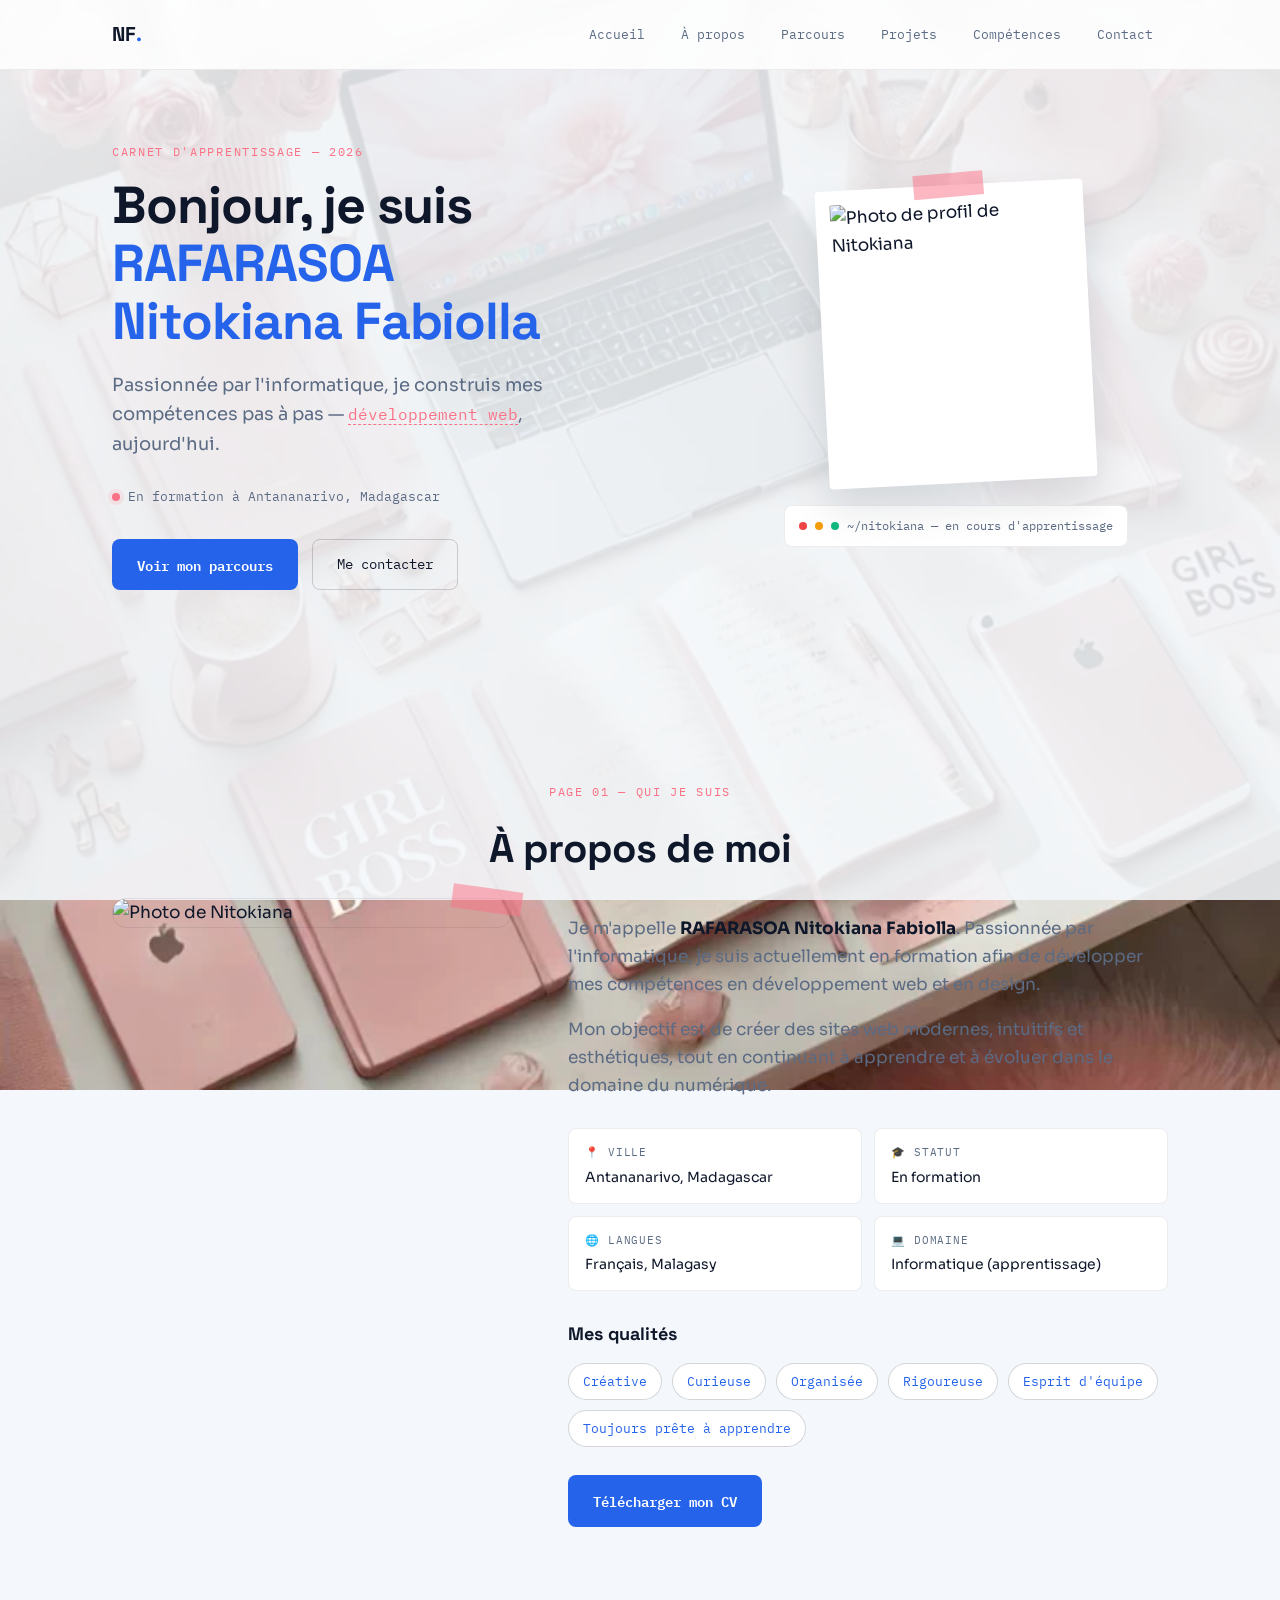
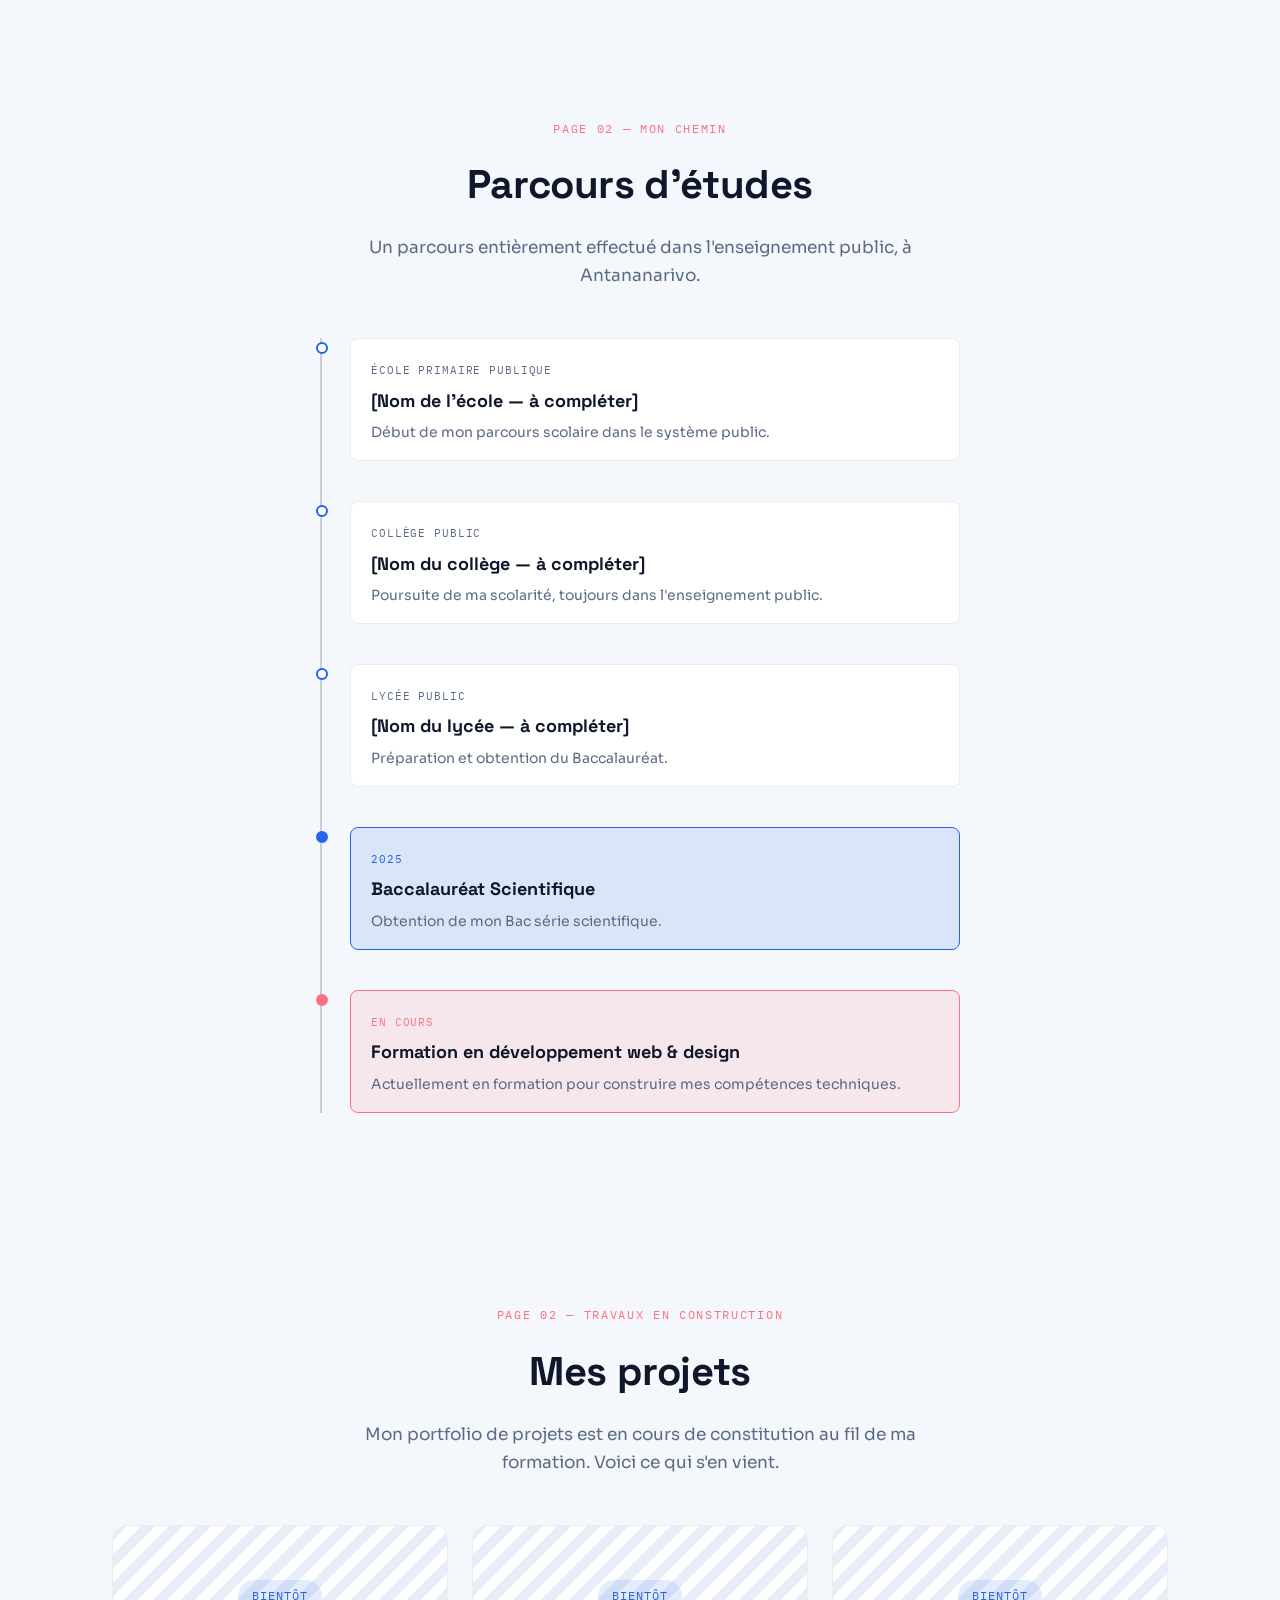
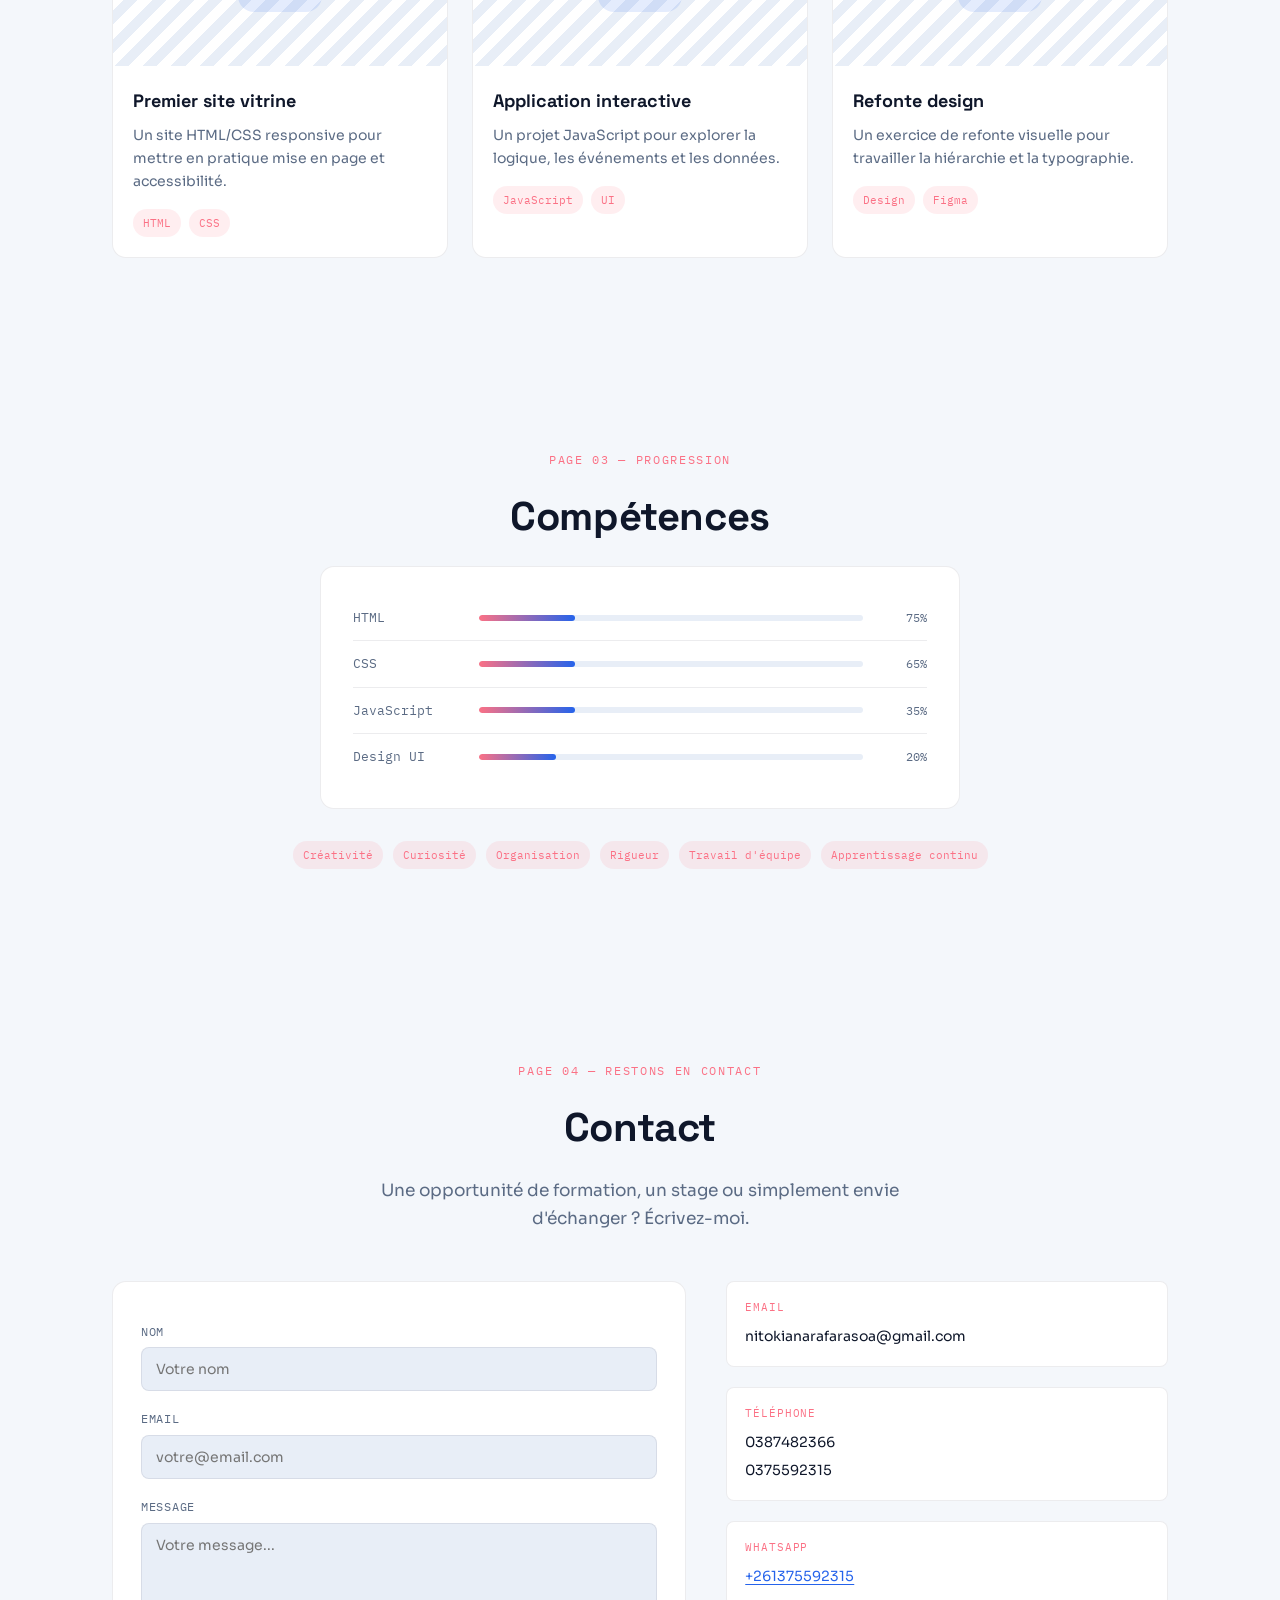
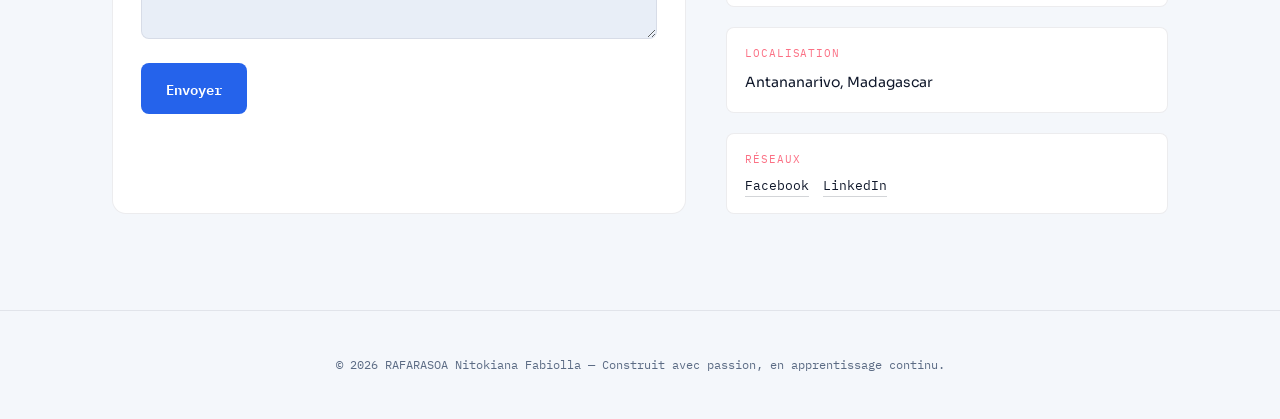
==== index.html @ fcb5709d "update take off all unnecessary folder" ====
<!DOCTYPE html>
<html lang="fr">
<head>
<meta charset="UTF-8">
<meta name="viewport" content="width=device-width, initial-scale=1.0">
<title>Nitokiana Fabiolla — Portfolio</title>
<link rel="stylesheet" href="style.css">
<link rel="preconnect" href="https://fonts.googleapis.com">
<link rel="preconnect" href="https://fonts.gstatic.com" crossorigin>
<link href="https://fonts.googleapis.com/css2?family=Space+Grotesk:wght@500;600;700&family=Sora:wght@400;500;600&family=IBM+Plex+Mono:wght@400;500&display=swap" rel="stylesheet">
</head>
<body>

<header class="topbar">
  <nav class="navbar">
    <a href="#accueil" class="logo">NF<span class="logo-dot">.</span></a>
    <ul class="menu">
      <li><a href="#accueil" class="tab">Accueil</a></li>
      <li><a href="#apropos" class="tab">À propos</a></li>
      <li><a href="#parcours" class="tab">Parcours</a></li>
      <li><a href="#projets" class="tab">Projets</a></li>
      <li><a href="#competences" class="tab">Compétences</a></li>
      <li><a href="#contact" class="tab">Contact</a></li>
    </ul>
    <button class="menu-toggle" aria-label="Ouvrir le menu" aria-expanded="false">
      <span></span><span></span><span></span>
    </button>
  </nav>
</header>

<main>

  <!-- ACCUEIL -->
  <section id="accueil" class="hero">
    <div class="hero-grid">
      <div class="hero-text">
        <p class="eyebrow">carnet d'apprentissage — 2026</p>
        <h1>Bonjour, je suis<br><span class="hero-name">RAFARASOA<br>Nitokiana Fabiolla</span></h1>
        <p class="hero-lede">
          Passionnée par l'informatique, je construis mes compétences pas à pas —
          <span class="typed-target">développement web</span>, aujourd'hui.
        </p>
        <p class="hero-status">
          <span class="status-dot"></span> En formation à Antananarivo, Madagascar
        </p>
        <div class="hero-actions">
          <a href="#projets" class="btn btn-primary">Voir mon parcours</a>
          <a href="#contact" class="btn btn-ghost">Me contacter</a>
        </div>
      </div>
      <div class="hero-image">
        <div class="polaroid">
          <img src="https://lh3.googleusercontent.com/a/ACg8ocLtKitQwO631aN9d_bDYengP0dAEfOhVwRXAAn9gnZDBf6soErD=s288-c-no" alt="Photo de profil de Nitokiana">
          <span class="tape tape-1"></span>
        </div>
        <div class="terminal-chip" aria-hidden="true">
          <span class="dot red"></span><span class="dot yellow"></span><span class="dot green"></span>
          <code>~/nitokiana — en cours d'apprentissage</code>
        </div>
      </div>
    </div>
  </section>

  <!-- A PROPOS -->
  <section id="apropos" class="about">
    <p class="eyebrow center">page 01 — qui je suis</p>
    <h2 class="section-title center">À propos de moi</h2>

    <div class="about-grid">
      <div class="about-image">
        <img src="https://lh3.googleusercontent.com/a/ACg8ocLtKitQwO631aN9d_bDYengP0dAEfOhVwRXAAn9gnZDBf6soErD=s288-c-no" alt="Photo de Nitokiana">
        <span class="tape tape-2"></span>
      </div>
      <div class="about-content">
        <p>
          Je m'appelle <strong>RAFARASOA Nitokiana Fabiolla</strong>. Passionnée par l'informatique,
          je suis actuellement en formation afin de développer mes compétences en développement web
          et en design.
        </p>
        <p>
          Mon objectif est de créer des sites web modernes, intuitifs et esthétiques, tout en
          continuant à apprendre et à évoluer dans le domaine du numérique.
        </p>

        <div class="info-cards">
          <div class="info-card">
            <span class="info-label">📍 Ville</span>
            <span class="info-value">Antananarivo, Madagascar</span>
          </div>
          <div class="info-card">
            <span class="info-label">🎓 Statut</span>
            <span class="info-value">En formation</span>
          </div>
          <div class="info-card">
            <span class="info-label">🌐 Langues</span>
            <span class="info-value">Français, Malagasy</span>
          </div>
          <div class="info-card">
            <span class="info-label">💻 Domaine</span>
            <span class="info-value">Informatique (apprentissage)</span>
          </div>
        </div>

        <h3 class="qualities-title">Mes qualités</h3>
        <ul class="qualities">
          <li>Créative</li>
          <li>Curieuse</li>
          <li>Organisée</li>
          <li>Rigoureuse</li>
          <li>Esprit d'équipe</li>
          <li>Toujours prête à apprendre</li>
        </ul>

        <a href="#" class="btn btn-primary about-btn">Télécharger mon CV</a>
      </div>
    </div>
  </section>

  <!-- PARCOURS -->
  <section id="parcours" class="parcours">
    <p class="eyebrow center">page 02 — mon chemin</p>
    <h2 class="section-title center">Parcours d'études</h2>
    <p class="section-sub center">
      Un parcours entièrement effectué dans l'enseignement public, à Antananarivo.
    </p>

    <div class="timeline">
      <div class="timeline-item">
        <div class="timeline-marker"></div>
        <div class="timeline-content">
          <span class="timeline-tag">École primaire publique</span>
          <h3>[Nom de l'école — à compléter]</h3>
          <p>Début de mon parcours scolaire dans le système public.</p>
        </div>
      </div>

      <div class="timeline-item">
        <div class="timeline-marker"></div>
        <div class="timeline-content">
          <span class="timeline-tag">Collège public</span>
          <h3>[Nom du collège — à compléter]</h3>
          <p>Poursuite de ma scolarité, toujours dans l'enseignement public.</p>
        </div>
      </div>

      <div class="timeline-item">
        <div class="timeline-marker"></div>
        <div class="timeline-content">
          <span class="timeline-tag">Lycée public</span>
          <h3>[Nom du lycée — à compléter]</h3>
          <p>Préparation et obtention du Baccalauréat.</p>
        </div>
      </div>

      <div class="timeline-item is-highlight">
        <div class="timeline-marker"></div>
        <div class="timeline-content">
          <span class="timeline-tag">2025</span>
          <h3>Baccalauréat Scientifique</h3>
          <p>Obtention de mon Bac série scientifique.</p>
        </div>
      </div>

      <div class="timeline-item is-current">
        <div class="timeline-marker"></div>
        <div class="timeline-content">
          <span class="timeline-tag">En cours</span>
          <h3>Formation en développement web &amp; design</h3>
          <p>Actuellement en formation pour construire mes compétences techniques.</p>
        </div>
      </div>
    </div>
  </section>

  <!-- PROJETS -->
  <section id="projets" class="projects">
    <p class="eyebrow center">page 02 — travaux en construction</p>
    <h2 class="section-title center">Mes projets</h2>
    <p class="section-sub center">
      Mon portfolio de projets est en cours de constitution au fil de ma formation.
      Voici ce qui s'en vient.
    </p>

    <div class="project-grid">
      <article class="project-card is-placeholder">
        <div class="project-thumb">
          <span class="thumb-tag">bientôt</span>
        </div>
        <div class="project-body">
          <h3>Premier site vitrine</h3>
          <p>Un site HTML/CSS responsive pour mettre en pratique mise en page et accessibilité.</p>
          <div class="tag-row">
            <span class="tag">HTML</span><span class="tag">CSS</span>
          </div>
        </div>
      </article>

      <article class="project-card is-placeholder">
        <div class="project-thumb">
          <span class="thumb-tag">bientôt</span>
        </div>
        <div class="project-body">
          <h3>Application interactive</h3>
          <p>Un projet JavaScript pour explorer la logique, les événements et les données.</p>
          <div class="tag-row">
            <span class="tag">JavaScript</span><span class="tag">UI</span>
          </div>
        </div>
      </article>

      <article class="project-card is-placeholder">
        <div class="project-thumb">
          <span class="thumb-tag">bientôt</span>
        </div>
        <div class="project-body">
          <h3>Refonte design</h3>
          <p>Un exercice de refonte visuelle pour travailler la hiérarchie et la typographie.</p>
          <div class="tag-row">
            <span class="tag">Design</span><span class="tag">Figma</span>
          </div>
        </div>
      </article>
    </div>
  </section>

  <!-- COMPETENCES -->
  <section id="competences" class="skills">
    <p class="eyebrow center">page 03 — progression</p>
    <h2 class="section-title center">Compétences</h2>

    <div class="skills-terminal">
      <div class="skill-row">
        <span class="skill-name">HTML</span>
        <div class="skill-bar"><div class="skill-fill" style="--pct:25%"></div></div>
        <span class="skill-pct">75%</span>
      </div>
      <div class="skill-row">
        <span class="skill-name">CSS</span>
        <div class="skill-bar"><div class="skill-fill" style="--pct:25%"></div></div>
        <span class="skill-pct">65%</span>
      </div>
      <div class="skill-row">
        <span class="skill-name">JavaScript</span>
        <div class="skill-bar"><div class="skill-fill" style="--pct:25%"></div></div>
        <span class="skill-pct">35%</span>
      </div>
      <div class="skill-row">
        <span class="skill-name">Design UI</span>
        <div class="skill-bar"><div class="skill-fill" style="--pct:20%"></div></div>
        <span class="skill-pct">20%</span>
      </div>
    </div>

    <div class="soft-skills">
      <span class="tag">Créativité</span>
      <span class="tag">Curiosité</span>
      <span class="tag">Organisation</span>
      <span class="tag">Rigueur</span>
      <span class="tag">Travail d'équipe</span>
      <span class="tag">Apprentissage continu</span>
    </div>
  </section>

  <!-- CONTACT -->
  <section id="contact" class="contact">
    <p class="eyebrow center">page 04 — restons en contact</p>
    <h2 class="section-title center">Contact</h2>
    <p class="section-sub center">
      Une opportunité de formation, un stage ou simplement envie d'échanger ? Écrivez-moi.
    </p>

    <div class="contact-grid">
      <form class="contact-form" onsubmit="return false;">
        <label for="name">Nom</label>
        <input id="name" type="text" name="name" placeholder="Votre nom" required>

        <label for="email">Email</label>
        <input id="email" type="email" name="email" placeholder="votre@email.com" required>

        <label for="message">Message</label>
        <textarea id="message" name="message" rows="5" placeholder="Votre message..." required></textarea>

        <button type="submit" class="btn btn-primary">Envoyer</button>
      </form>

      <div class="contact-info">
        <div class="contact-item">
          <span class="contact-label">Email</span>
          <span class="contact-value">nitokianarafarasoa@gmail.com</span>
        </div>
        <div class="contact-item">
          <span class="contact-label">Téléphone</span>
          <span class="contact-value">0387482366</span>
            <br>
          <span class="contact-value">0375592315</span>
        </div>
        <div class="contact-item">
          <span class="contact-label">WhatsApp</span>
          <a href="https://wa.me/261375592315" class="contact-value contact-link" target="_blank" rel="noopener">
            +261375592315
          </a>
        </div>
        <div class="contact-item">
          <span class="contact-label">Localisation</span>
          <span class="contact-value">Antananarivo, Madagascar</span>
        </div>
        <div class="contact-item">
          <span class="contact-label">Réseaux</span>
          <div class="social-row">
            <a href="https://facebook.com/[ton-profil]" class="social-link" target="_blank" rel="noopener">Facebook</a>
            <a href="https://linkedin.com/in/[ton-profil]" class="social-link" target="_blank" rel="noopener">LinkedIn</a>
          </div>
        </div>
      </div>
    </div>
  </section>

</main>

<footer class="footer">
  <p>&copy; 2026 RAFARASOA Nitokiana Fabiolla — Construit avec passion, en apprentissage continu.</p>
</footer>

<script src="script.js"></script>
</body>
</html>
</html>
---- style.css ----
/* ============================================
   TOKENS — palette claire, bleu + corail
   ============================================ */
:root {
  --bg: #F4F7FB;
  --surface: #FFFFFF;
  --surface-2: #E8EEF7;
  --border: rgba(15, 23, 42, 0.08);
  --border-strong: rgba(15, 23, 42, 0.18);

  --text: #0F172A;
  --text-muted: #5B6B84;

  --gold: #2563EB;               /* accent principal — bleu */
  --gold-soft: rgba(37, 99, 235, 0.12);
  --mint: #FB7185;               /* accent secondaire — corail */
  --mint-soft: rgba(251, 113, 133, 0.12);

  --font-display: "Space Grotesk", sans-serif;
  --font-body: "Sora", sans-serif;
  --font-mono: "IBM Plex Mono", monospace;

  --radius: 14px;
  --radius-sm: 8px;
  --max-width: 1120px;
  --transition: 220ms ease;
}

* { box-sizing: border-box; }

html { scroll-behavior: smooth; }

@media (prefers-reduced-motion: reduce) {
  html { scroll-behavior: auto; }
  *, *::before, *::after {
    animation-duration: 0.01ms !important;
    animation-iteration-count: 1 !important;
    transition-duration: 0.01ms !important;
  }
}

body {
  margin: 0;
  background: var(--bg) url("/photo.webp") center center / cover fixed no-repeat;
  background-blend-mode: normal;
  position: relative;
  color: var(--text);
  font-family: var(--font-body);
  font-size: 17px;
  line-height: 1.65;
  -webkit-font-smoothing: antialiased;
}

/* Voile clair par-dessus l'image pour garder le texte lisible */
body::before {
  content: "";
  position: fixed;
  inset: 0;
  background: rgba(244, 247, 251, 0.88);
  z-index: -1;
}

a { color: inherit; text-decoration: none; }
img { max-width: 100%; display: block; }
ul { list-style: none; margin: 0; padding: 0; }

:focus-visible {
  outline: 2px solid var(--gold);
  outline-offset: 3px;
  border-radius: 4px;
}

.eyebrow {
  font-family: var(--font-mono);
  font-size: 12px;
  letter-spacing: 0.14em;
  text-transform: uppercase;
  color: var(--mint);
  margin: 0 0 14px;
}
.eyebrow.center { text-align: center; }

.section-title {
  font-family: var(--font-display);
  font-weight: 700;
  font-size: clamp(28px, 4vw, 40px);
  margin: 0 0 16px;
  letter-spacing: -0.01em;
}
.section-title.center { text-align: center; }

.section-sub {
  color: var(--text-muted);
  max-width: 560px;
  margin: 0 auto 48px;
}
.section-sub.center { text-align: center; }

main > section {
  max-width: var(--max-width);
  margin: 0 auto;
  padding: 96px 32px;
}

/* ============================================
   NAVIGATION — folder-tab motif
   ============================================ */
.topbar {
  position: sticky;
  top: 0;
  z-index: 50;
  background: rgba(255, 255, 255, 0.85);
  backdrop-filter: blur(10px);
  border-bottom: 1px solid var(--border);
}

.navbar {
  position: relative;
  max-width: var(--max-width);
  margin: 0 auto;
  padding: 18px 32px;
  display: flex;
  align-items: center;
  justify-content: space-between;
}

.logo {
  font-family: var(--font-display);
  font-weight: 700;
  font-size: 20px;
  letter-spacing: 0.02em;
}
.logo-dot { color: var(--gold); }

.menu {
  display: flex;
  gap: 6px;
}

.tab {
  font-family: var(--font-mono);
  font-size: 13px;
  padding: 8px 14px;
  border-radius: var(--radius-sm) var(--radius-sm) 0 0;
  border: 1px solid transparent;
  border-bottom: none;
  color: var(--text-muted);
  transition: color var(--transition), background var(--transition), border-color var(--transition);
}

.tab:hover,
.tab:focus-visible {
  color: var(--text);
  background: var(--surface-2);
  border-color: var(--border);
}

.menu-toggle {
  display: none;
  flex-direction: column;
  gap: 5px;
  background: none;
  border: none;
  cursor: pointer;
  padding: 8px;
}
.menu-toggle span {
  width: 22px;
  height: 2px;
  background: var(--text);
}

/* ============================================
   HERO
   ============================================ */
.hero {
  padding-top: 72px;
}

.hero-grid {
  display: grid;
  grid-template-columns: 1.15fr 0.85fr;
  gap: 56px;
  align-items: center;
}

.hero-text h1 {
  font-family: var(--font-display);
  font-weight: 700;
  font-size: clamp(32px, 5vw, 52px);
  line-height: 1.12;
  letter-spacing: -0.02em;
  margin: 0 0 20px;
}

.hero-name { color: var(--gold); }

.hero-lede {
  font-size: 18px;
  color: var(--text-muted);
  max-width: 480px;
  margin: 0 0 22px;
}

.typed-target {
  color: var(--mint);
  font-family: var(--font-mono);
  font-size: 16px;
  border-bottom: 1px dashed var(--mint);
}

.hero-status {
  display: inline-flex;
  align-items: center;
  gap: 8px;
  font-family: var(--font-mono);
  font-size: 13px;
  color: var(--text-muted);
  margin: 0 0 32px;
}

.status-dot {
  width: 8px;
  height: 8px;
  border-radius: 50%;
  background: var(--mint);
  box-shadow: 0 0 0 4px var(--mint-soft);
}

.hero-actions {
  display: flex;
  gap: 14px;
  flex-wrap: wrap;
}

.btn {
  font-family: var(--font-mono);
  font-size: 14px;
  padding: 13px 24px;
  border-radius: var(--radius-sm);
  border: 1px solid transparent;
  cursor: pointer;
  transition: transform var(--transition), background var(--transition), border-color var(--transition);
  display: inline-block;
}
.btn:hover { transform: translateY(-2px); }

.btn-primary {
  background: var(--gold);
  color: #FFFFFF;
  font-weight: 600;
}
.btn-primary:hover { background: #1D4ED8; }

.btn-ghost {
  background: transparent;
  border-color: var(--border-strong);
  color: var(--text);
}
.btn-ghost:hover { border-color: var(--mint); color: var(--mint); }

.hero-image {
  position: relative;
  display: flex;
  flex-direction: column;
  align-items: center;
  gap: 22px;
}

.polaroid {
  position: relative;
  background: #FFFFFF;
  padding: 14px 14px 44px;
  border-radius: 4px;
  box-shadow: 0 20px 40px rgba(15, 23, 42, 0.12);
  transform: rotate(-3deg);
  transition: transform var(--transition);
}
.polaroid:hover { transform: rotate(0deg); }

.polaroid img {
  width: 240px;
  height: 240px;
  object-fit: cover;
  border-radius: 2px;
}

.tape {
  position: absolute;
  width: 70px;
  height: 24px;
  background: rgba(251, 113, 133, 0.5);
  top: -12px;
  left: 50%;
  transform: translateX(-50%) rotate(-2deg);
}

.terminal-chip {
  display: flex;
  align-items: center;
  gap: 8px;
  background: var(--surface);
  border: 1px solid var(--border);
  border-radius: var(--radius-sm);
  padding: 10px 14px;
  font-size: 12px;
}
.terminal-chip code {
  color: var(--text-muted);
  font-family: var(--font-mono);
}
.dot { width: 8px; height: 8px; border-radius: 50%; }
.dot.red { background: #EF4444; }
.dot.yellow { background: #F59E0B; }
.dot.green { background: #10B981; }

/* ============================================
   ABOUT
   ============================================ */
.about-grid {
  display: grid;
  grid-template-columns: 0.8fr 1.2fr;
  gap: 56px;
  align-items: start;
}

.about-image {
  position: relative;
}
.about-image img {
  border-radius: var(--radius);
  border: 1px solid var(--border);
}
.tape-2 {
  top: -10px;
  right: -10px;
  left: auto;
  transform: rotate(8deg);
}

.about-content p {
  color: var(--text-muted);
}
.about-content strong { color: var(--text); }

.info-cards {
  display: grid;
  grid-template-columns: 1fr 1fr;
  gap: 12px;
  margin: 28px 0;
}

.info-card {
  background: var(--surface);
  border: 1px solid var(--border);
  border-radius: var(--radius-sm);
  padding: 14px 16px;
  display: flex;
  flex-direction: column;
  gap: 4px;
}
.info-label {
  font-family: var(--font-mono);
  font-size: 11px;
  text-transform: uppercase;
  letter-spacing: 0.08em;
  color: var(--text-muted);
}
.info-value { font-size: 14px; }

.qualities-title {
  font-family: var(--font-display);
  font-size: 18px;
  margin: 8px 0 14px;
}

.qualities {
  display: flex;
  flex-wrap: wrap;
  gap: 10px;
  margin-bottom: 28px;
}
.qualities li {
  font-family: var(--font-mono);
  font-size: 13px;
  padding: 7px 14px;
  border: 1px solid var(--border-strong);
  border-radius: 999px;
  color: var(--gold);
  background: var(--surface);
}

/* ============================================
   PARCOURS
   ============================================ */
.timeline {
  max-width: 640px;
  margin: 0 auto;
  position: relative;
  padding-left: 28px;
  border-left: 2px solid var(--border-strong);
}

.timeline-item {
  position: relative;
  padding-bottom: 40px;
}
.timeline-item:last-child { padding-bottom: 0; }

.timeline-marker {
  position: absolute;
  left: -34px;
  top: 4px;
  width: 12px;
  height: 12px;
  border-radius: 50%;
  background: var(--surface);
  border: 2px solid var(--gold);
}

.timeline-item.is-highlight .timeline-marker {
  background: var(--gold);
}
.timeline-item.is-current .timeline-marker {
  background: var(--mint);
  border-color: var(--mint);
}

.timeline-content {
  background: var(--surface);
  border: 1px solid var(--border);
  border-radius: var(--radius-sm);
  padding: 16px 20px;
}
.timeline-item.is-highlight .timeline-content {
  border-color: var(--gold);
  background: var(--gold-soft);
}
.timeline-item.is-current .timeline-content {
  border-color: var(--mint);
  background: var(--mint-soft);
}

.timeline-tag {
  display: inline-block;
  font-family: var(--font-mono);
  font-size: 11px;
  text-transform: uppercase;
  letter-spacing: 0.08em;
  color: var(--text-muted);
  margin-bottom: 6px;
}
.timeline-item.is-highlight .timeline-tag { color: var(--gold); }
.timeline-item.is-current .timeline-tag { color: var(--mint); }

.timeline-content h3 {
  font-family: var(--font-display);
  font-size: 18px;
  margin: 0 0 6px;
}
.timeline-content p {
  font-size: 14px;
  color: var(--text-muted);
  margin: 0;
}

/* ============================================
   PROJECTS
   ============================================ */
.project-grid {
  display: grid;
  grid-template-columns: repeat(3, 1fr);
  gap: 24px;
}

.project-card {
  background: var(--surface);
  border: 1px solid var(--border);
  border-radius: var(--radius);
  overflow: hidden;
  transition: transform var(--transition), border-color var(--transition);
}
.project-card:hover {
  transform: translateY(-4px);
  border-color: var(--border-strong);
}

.project-thumb {
  height: 140px;
  background:
    repeating-linear-gradient(135deg, var(--surface-2), var(--surface-2) 10px, var(--surface) 10px, var(--surface) 20px);
  display: flex;
  align-items: center;
  justify-content: center;
}
.thumb-tag {
  font-family: var(--font-mono);
  font-size: 12px;
  text-transform: uppercase;
  letter-spacing: 0.08em;
  color: var(--gold);
  background: var(--gold-soft);
  padding: 6px 14px;
  border-radius: 999px;
}

.project-body { padding: 20px; }
.project-body h3 {
  font-family: var(--font-display);
  font-size: 18px;
  margin: 0 0 8px;
}
.project-body p {
  font-size: 14px;
  color: var(--text-muted);
  margin: 0 0 16px;
}

.tag-row { display: flex; gap: 8px; flex-wrap: wrap; }
.tag {
  font-family: var(--font-mono);
  font-size: 11px;
  padding: 5px 10px;
  border-radius: 999px;
  background: var(--mint-soft);
  color: var(--mint);
}

/* ============================================
   SKILLS
   ============================================ */
.skills-terminal {
  background: var(--surface);
  border: 1px solid var(--border);
  border-radius: var(--radius);
  padding: 28px 32px;
  max-width: 640px;
  margin: 0 auto;
}

.skill-row {
  display: grid;
  grid-template-columns: 110px 1fr 48px;
  align-items: center;
  gap: 16px;
  padding: 12px 0;
  border-bottom: 1px solid var(--border);
}
.skill-row:last-child { border-bottom: none; }

.skill-name {
  font-family: var(--font-mono);
  font-size: 13px;
  color: var(--text-muted);
}

.skill-bar {
  height: 6px;
  background: var(--surface-2);
  border-radius: 999px;
  overflow: hidden;
}
.skill-fill {
  height: 100%;
  width: var(--pct);
  background: linear-gradient(90deg, var(--mint), var(--gold));
  border-radius: 999px;
}

.skill-pct {
  font-family: var(--font-mono);
  font-size: 12px;
  color: var(--text-muted);
  text-align: right;
}

.soft-skills {
  display: flex;
  flex-wrap: wrap;
  justify-content: center;
  gap: 10px;
  margin-top: 32px;
}

/* ============================================
   CONTACT
   ============================================ */
.contact-grid {
  display: grid;
  grid-template-columns: 1.3fr 1fr;
  gap: 40px;
}

.contact-form {
  display: flex;
  flex-direction: column;
  gap: 6px;
  background: var(--surface);
  border: 1px solid var(--border);
  border-radius: var(--radius);
  padding: 28px;
}

.contact-form label {
  font-family: var(--font-mono);
  font-size: 12px;
  text-transform: uppercase;
  letter-spacing: 0.06em;
  color: var(--text-muted);
  margin-top: 12px;
}

.contact-form input,
.contact-form textarea {
  background: var(--surface-2);
  border: 1px solid var(--border);
  border-radius: var(--radius-sm);
  padding: 12px 14px;
  color: var(--text);
  font-family: var(--font-body);
  font-size: 14px;
  resize: vertical;
}
.contact-form input:focus,
.contact-form textarea:focus {
  border-color: var(--gold);
  outline: none;
}

.contact-form button { margin-top: 18px; align-self: flex-start; }

.contact-info {
  display: flex;
  flex-direction: column;
  gap: 20px;
}
.contact-item {
  background: var(--surface);
  border: 1px solid var(--border);
  border-radius: var(--radius-sm);
  padding: 16px 18px;
}
.contact-label {
  display: block;
  font-family: var(--font-mono);
  font-size: 11px;
  text-transform: uppercase;
  letter-spacing: 0.08em;
  color: var(--mint);
  margin-bottom: 6px;
}
.contact-value { font-size: 14px; }
.contact-item .contact-value + .contact-value { margin-top: 2px; }
.contact-link {
  display: inline-block;
  color: var(--gold);
  text-decoration: underline;
  text-underline-offset: 3px;
}
.contact-link:hover { color: var(--mint); }

.social-row { display: flex; gap: 14px; margin-top: 4px; }
.social-link {
  font-family: var(--font-mono);
  font-size: 13px;
  color: var(--text);
  border-bottom: 1px solid var(--border-strong);
  transition: color var(--transition), border-color var(--transition);
}
.social-link:hover { color: var(--mint); border-color: var(--mint); }

/* ============================================
   FOOTER
   ============================================ */
.footer {
  text-align: center;
  padding: 32px;
  font-family: var(--font-mono);
  font-size: 12px;
  color: var(--text-muted);
  border-top: 1px solid var(--border);
}

/* ============================================
   RESPONSIVE
   ============================================ */
@media (max-width: 860px) {
  .hero-grid,
  .about-grid,
  .contact-grid {
    grid-template-columns: 1fr;
  }
  .project-grid { grid-template-columns: 1fr 1fr; }
  .info-cards { grid-template-columns: 1fr; }
  .hero-image { order: -1; }
}

@media (max-width: 640px) {
  main > section { padding: 64px 20px; }
  .menu {
    display: none;
    position: absolute;
    top: 100%;
    left: 0;
    right: 0;
    flex-direction: column;
    background: var(--surface);
    border-bottom: 1px solid var(--border);
    padding: 8px 20px 16px;
  }
  .menu.is-open { display: flex; }
  .tab { border-radius: var(--radius-sm); border-bottom: 1px solid transparent; }
  .menu-toggle { display: flex; }
  .project-grid { grid-template-columns: 1fr; }
  .skill-row { grid-template-columns: 80px 1fr 40px; gap: 10px; }
}
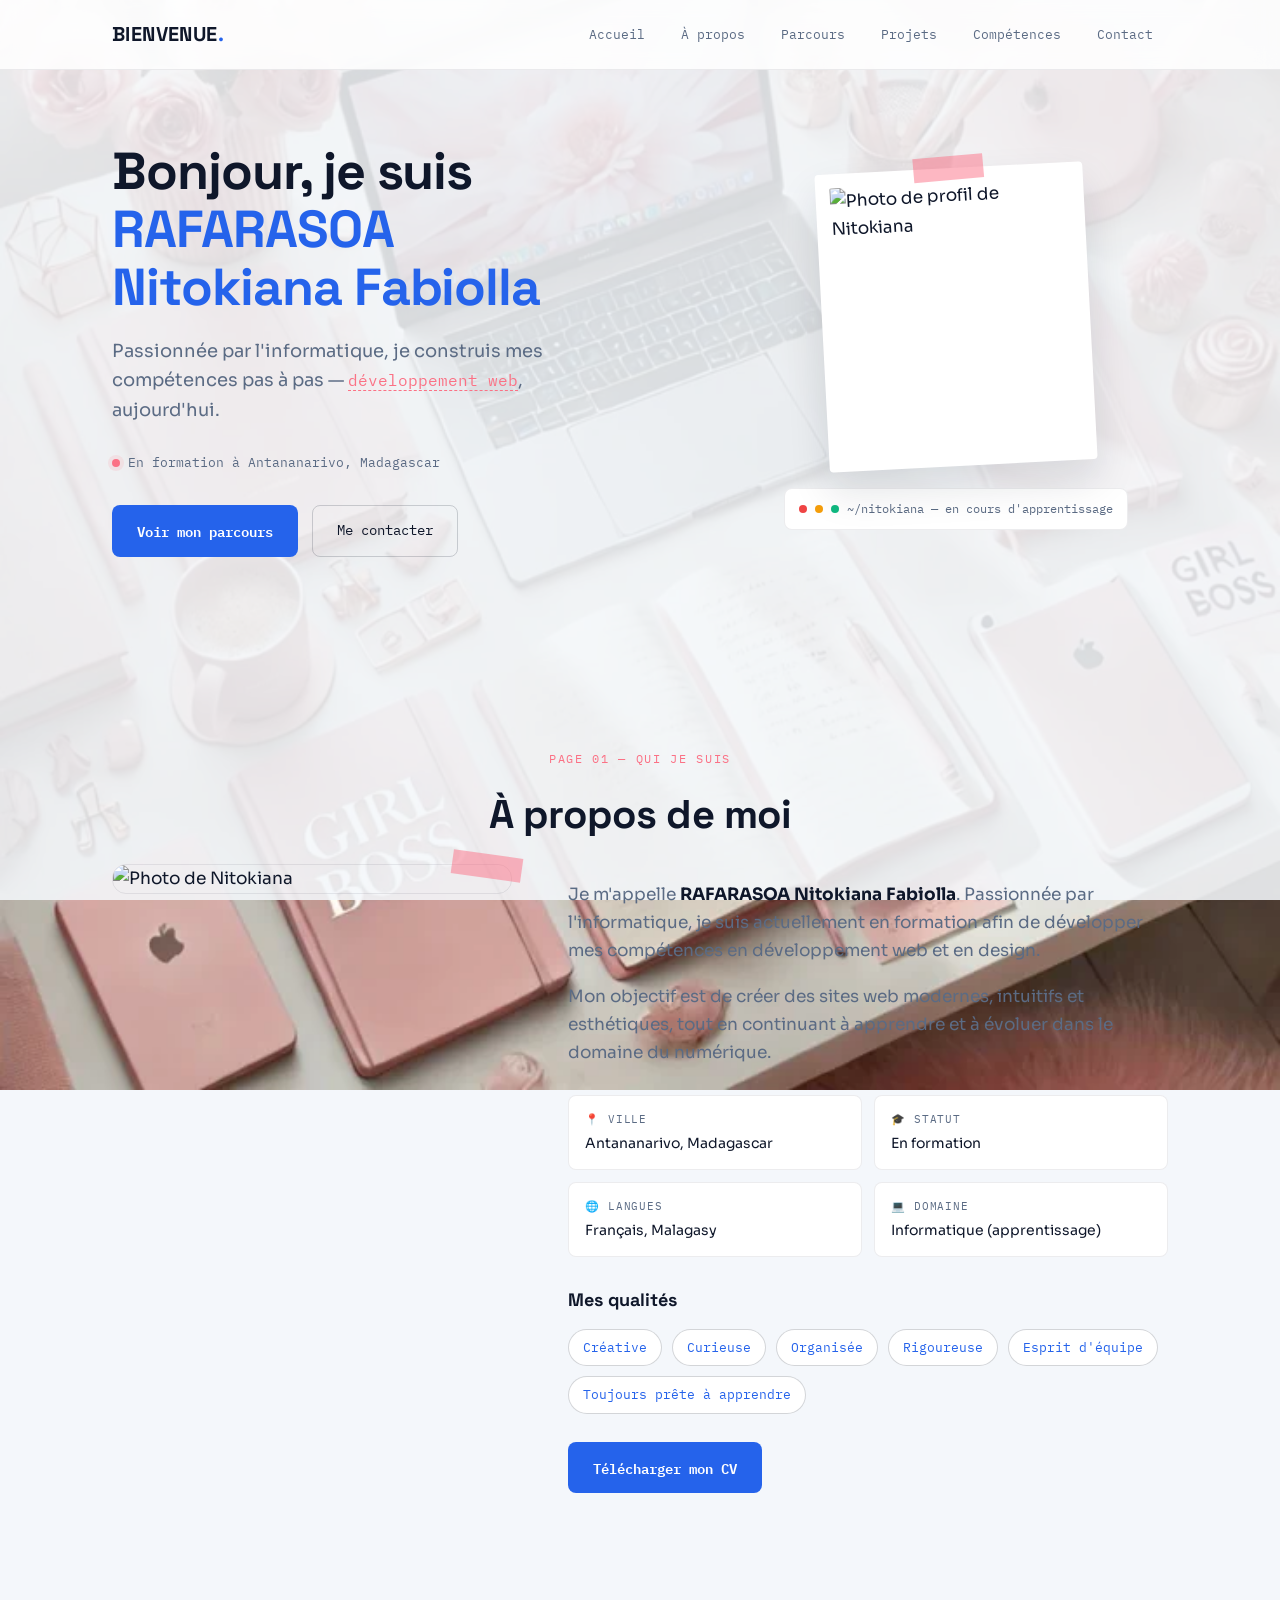
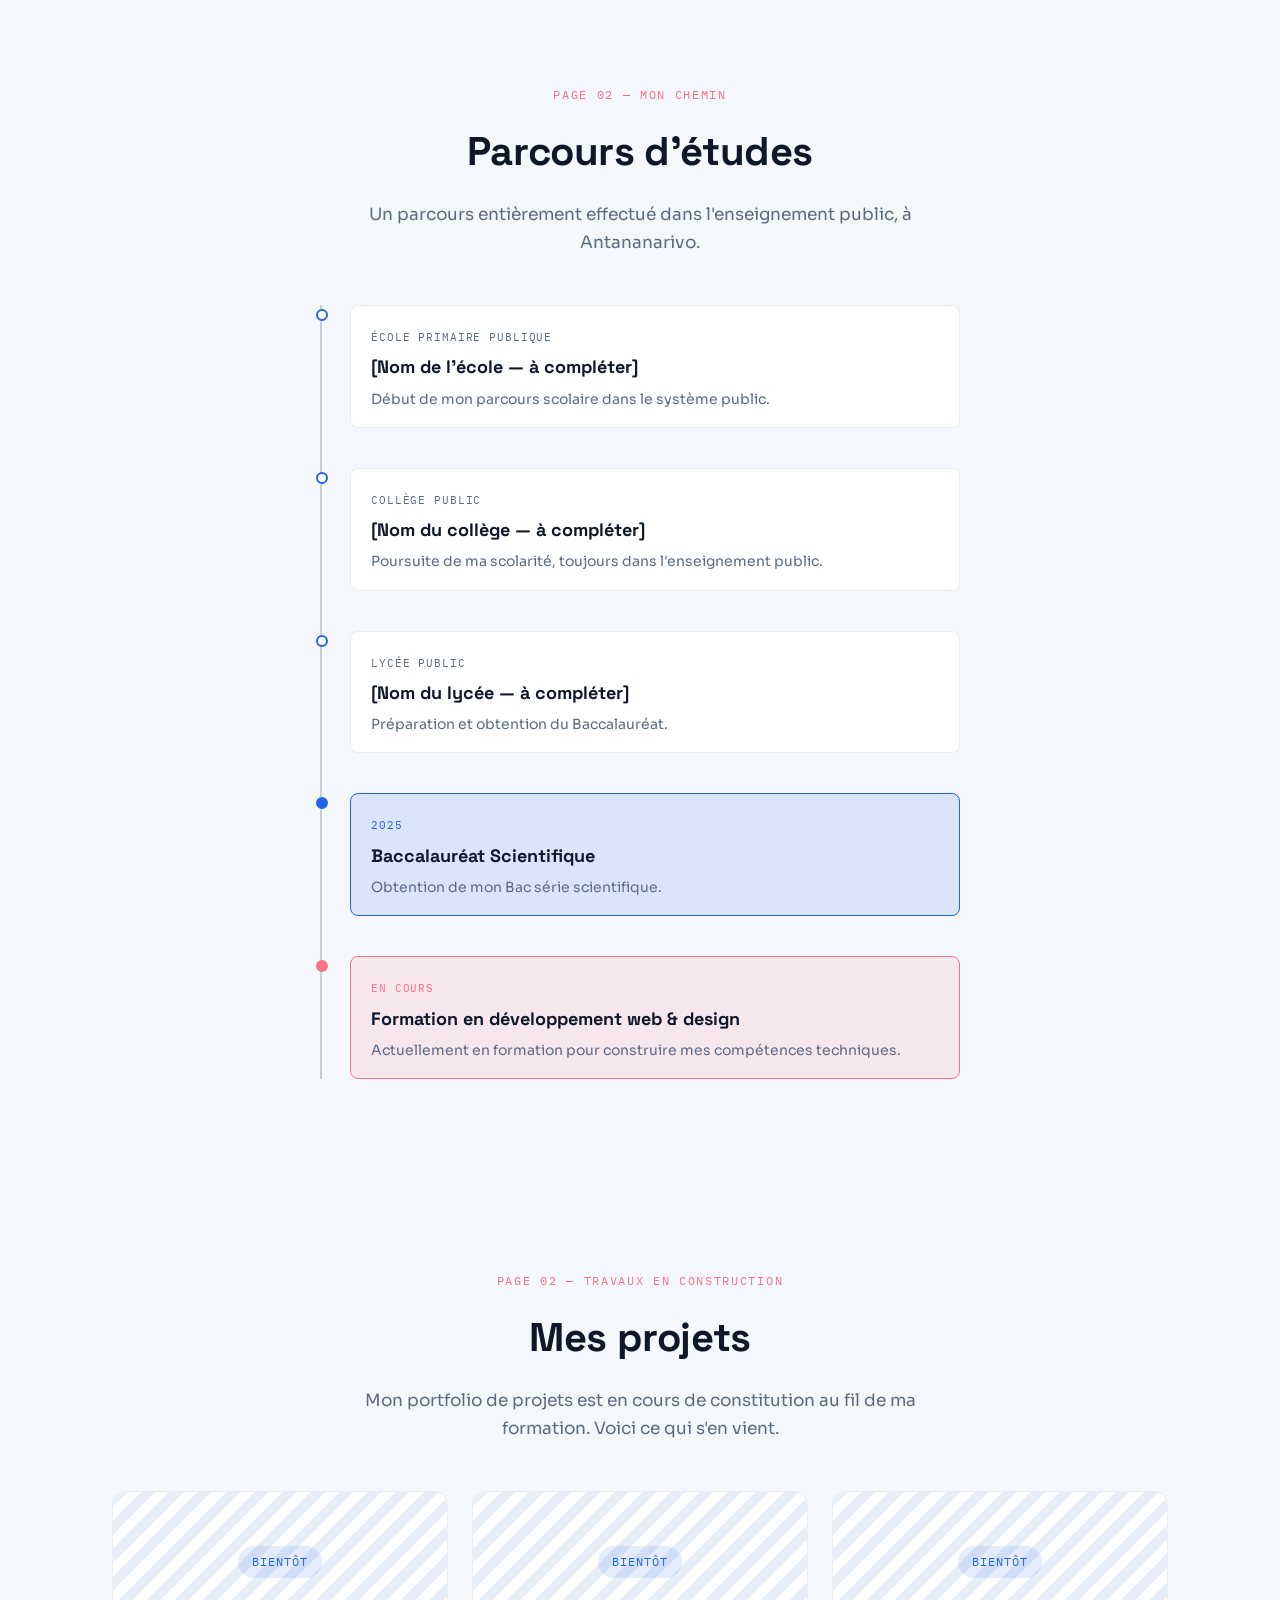
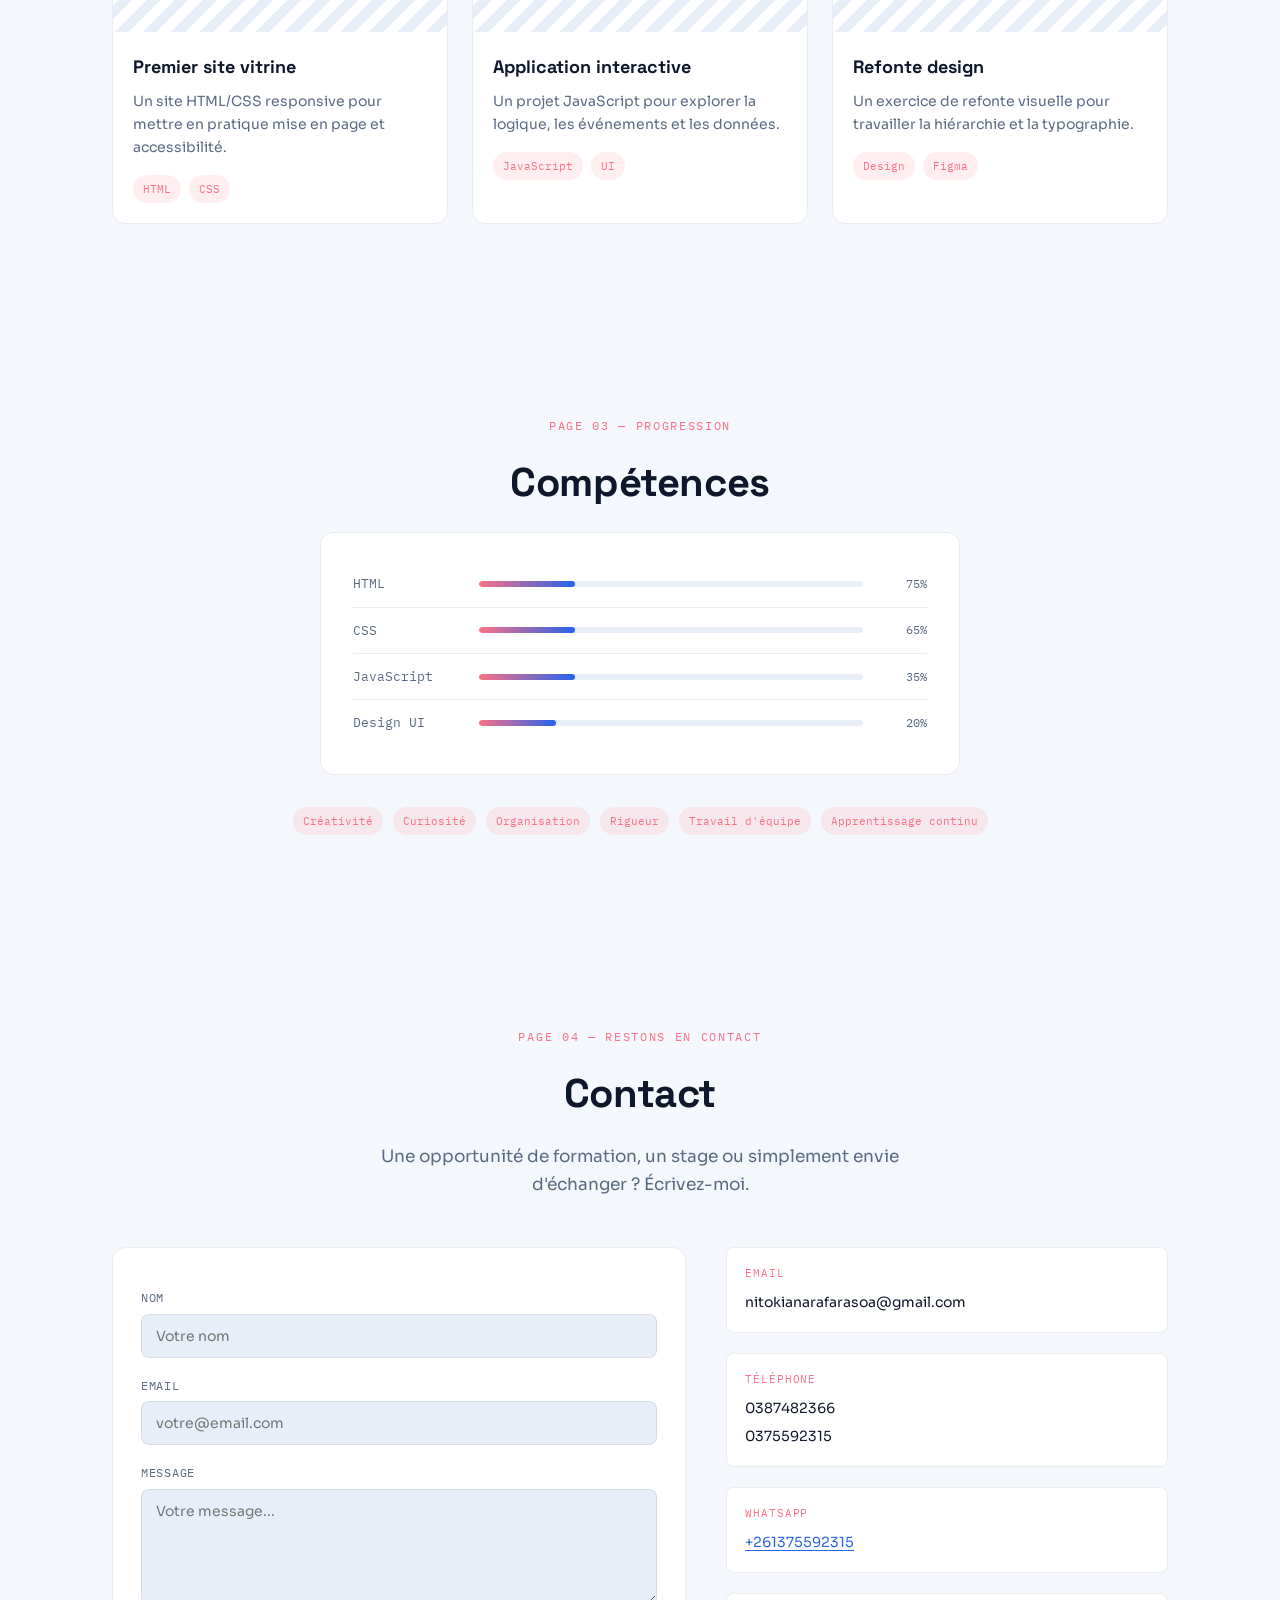
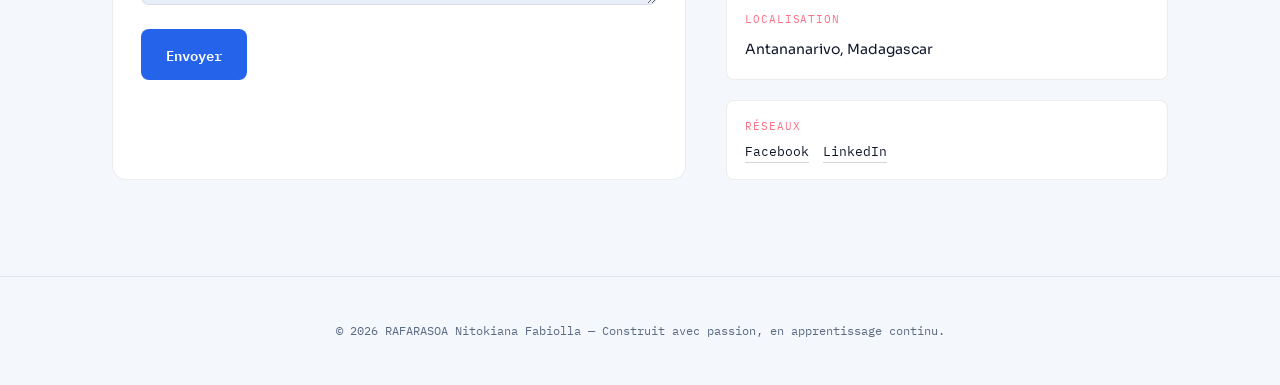
==== commit 1fdaf643: "head" ====
--- a/index.html
+++ b/index.html
@@ -13,7 +13,7 @@
 
 <header class="topbar">
   <nav class="navbar">
-    <a href="#accueil" class="logo">NF<span class="logo-dot">.</span></a>
+    <a href="#accueil" class="logo">BIENVENUE<span class="logo-dot">.</span></a>
     <ul class="menu">
       <li><a href="#accueil" class="tab">Accueil</a></li>
       <li><a href="#apropos" class="tab">À propos</a></li>
@@ -34,7 +34,6 @@
   <section id="accueil" class="hero">
     <div class="hero-grid">
       <div class="hero-text">
-        <p class="eyebrow">carnet d'apprentissage — 2026</p>
         <h1>Bonjour, je suis<br><span class="hero-name">RAFARASOA<br>Nitokiana Fabiolla</span></h1>
         <p class="hero-lede">
           Passionnée par l'informatique, je construis mes compétences pas à pas —
--- a/style.css
+++ b/style.css
@@ -145,7 +145,8 @@
   border: 1px solid transparent;
   border-bottom: none;
   color: var(--text-muted);
-  transition: color var(--transition), background var(--transition), border-color var(--transition);
+  transition: color var(--transition);
+  background : var(--transition), border-color var(--transition);
 }
 
 .tab:hover,
@@ -240,7 +241,8 @@
   border-radius: var(--radius-sm);
   border: 1px solid transparent;
   cursor: pointer;
-  transition: transform var(--transition), background var(--transition), border-color var(--transition);
+  transition: transform var(--transition);
+  background: var(--transition), border-color var(--transition);
   display: inline-block;
 }
 .btn:hover { transform: translateY(-2px); }
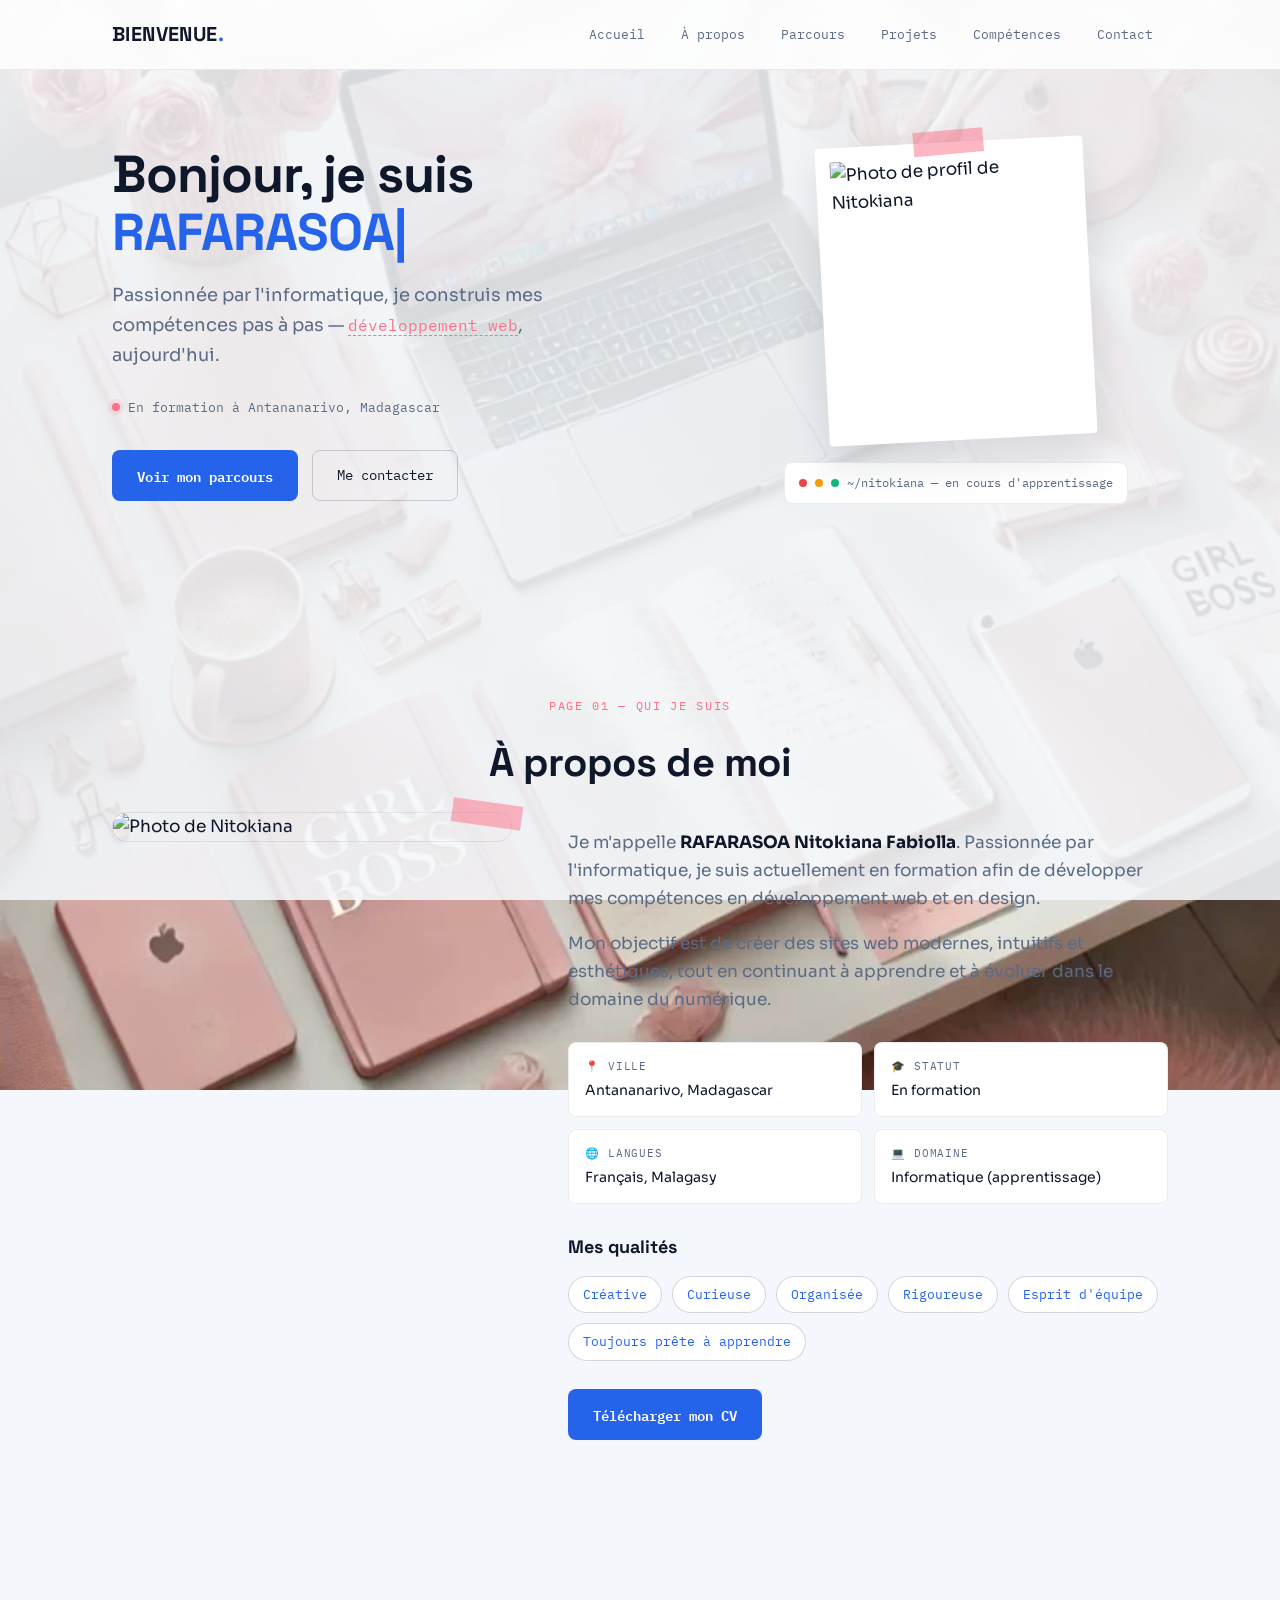
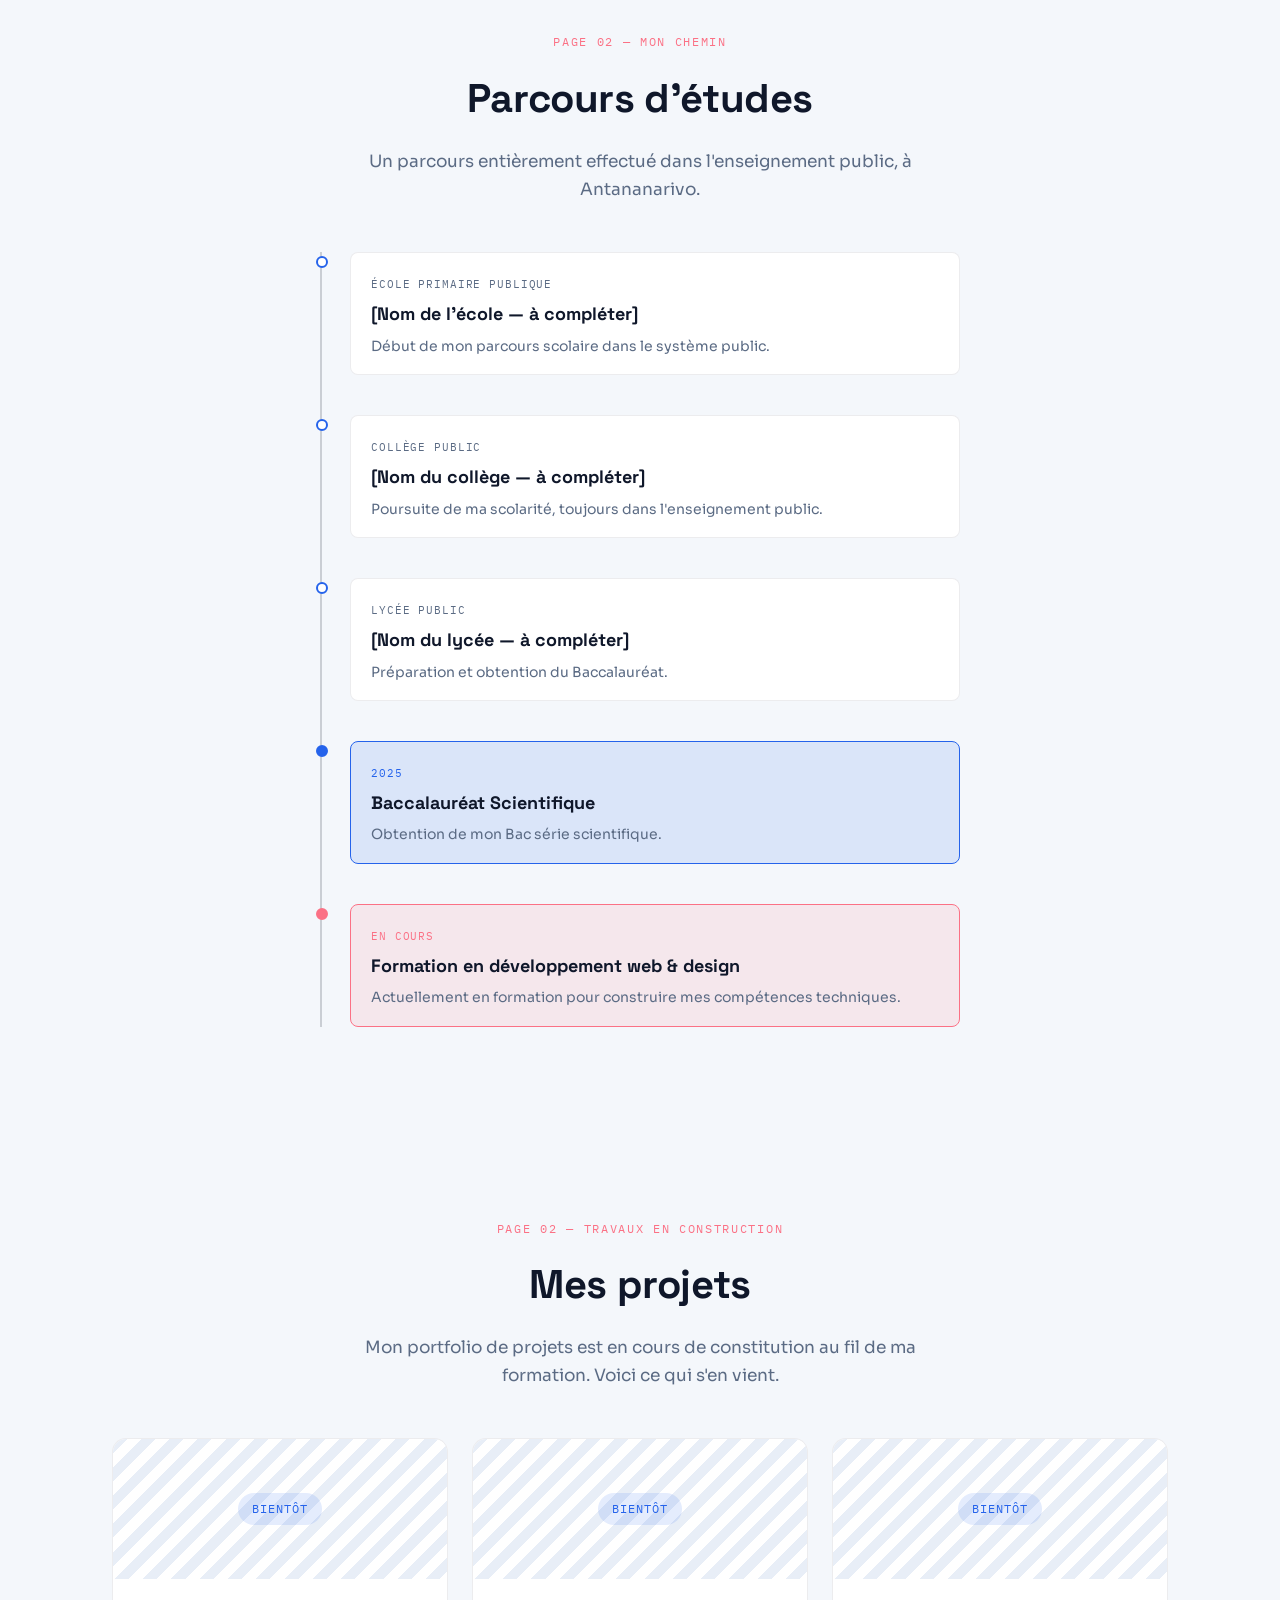
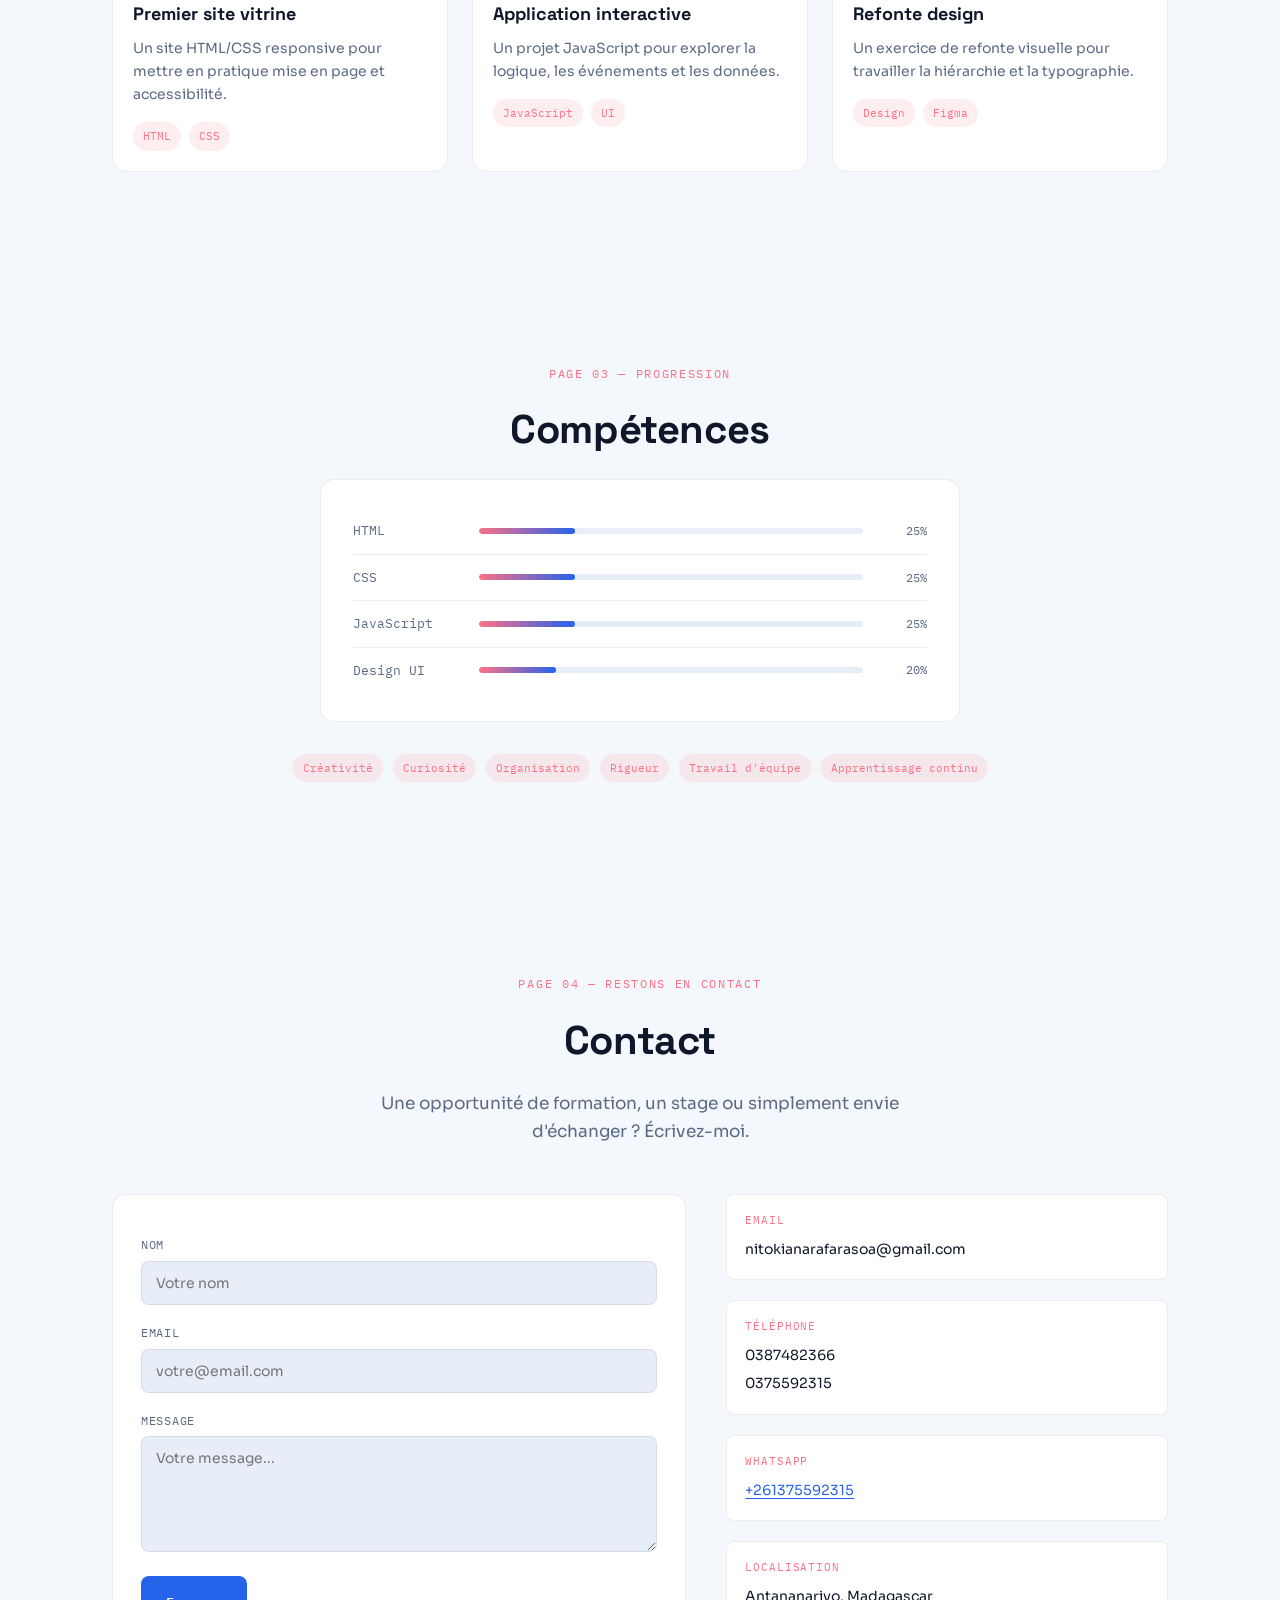
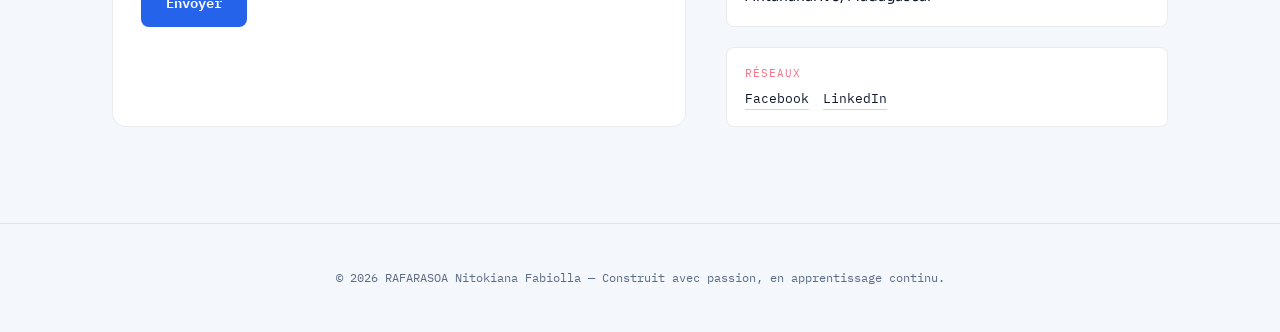
==== commit f80664f4: "git" ====
--- a/index.html
+++ b/index.html
@@ -34,7 +34,7 @@
   <section id="accueil" class="hero">
     <div class="hero-grid">
       <div class="hero-text">
-        <h1>Bonjour, je suis<br><span class="hero-name">RAFARASOA<br>Nitokiana Fabiolla</span></h1>
+        <h1><span id="typewriter-hero"></span><span class="cursor">|</span></h1>
         <p class="hero-lede">
           Passionnée par l'informatique, je construis mes compétences pas à pas —
           <span class="typed-target">développement web</span>, aujourd'hui.
@@ -231,17 +231,17 @@
       <div class="skill-row">
         <span class="skill-name">HTML</span>
         <div class="skill-bar"><div class="skill-fill" style="--pct:25%"></div></div>
-        <span class="skill-pct">75%</span>
+        <span class="skill-pct">25%</span>
       </div>
       <div class="skill-row">
         <span class="skill-name">CSS</span>
         <div class="skill-bar"><div class="skill-fill" style="--pct:25%"></div></div>
-        <span class="skill-pct">65%</span>
+        <span class="skill-pct">25%</span>
       </div>
       <div class="skill-row">
         <span class="skill-name">JavaScript</span>
         <div class="skill-bar"><div class="skill-fill" style="--pct:25%"></div></div>
-        <span class="skill-pct">35%</span>
+        <span class="skill-pct">25%</span>
       </div>
       <div class="skill-row">
         <span class="skill-name">Design UI</span>
@@ -323,4 +323,3 @@
 <script src="script.js"></script>
 </body>
 </html>
-</html>
--- a/style.css
+++ b/style.css
@@ -715,4 +715,12 @@
   .menu-toggle { display: flex; }
   .project-grid { grid-template-columns: 1fr; }
   .skill-row { grid-template-columns: 80px 1fr 40px; gap: 10px; }
+}
+.cursor {
+  display: inline-block;
+  color: var(--gold);
+  animation: blink 0.8s step-end infinite;
+}
+@keyframes blink {
+  50% { opacity: 0; }
 }
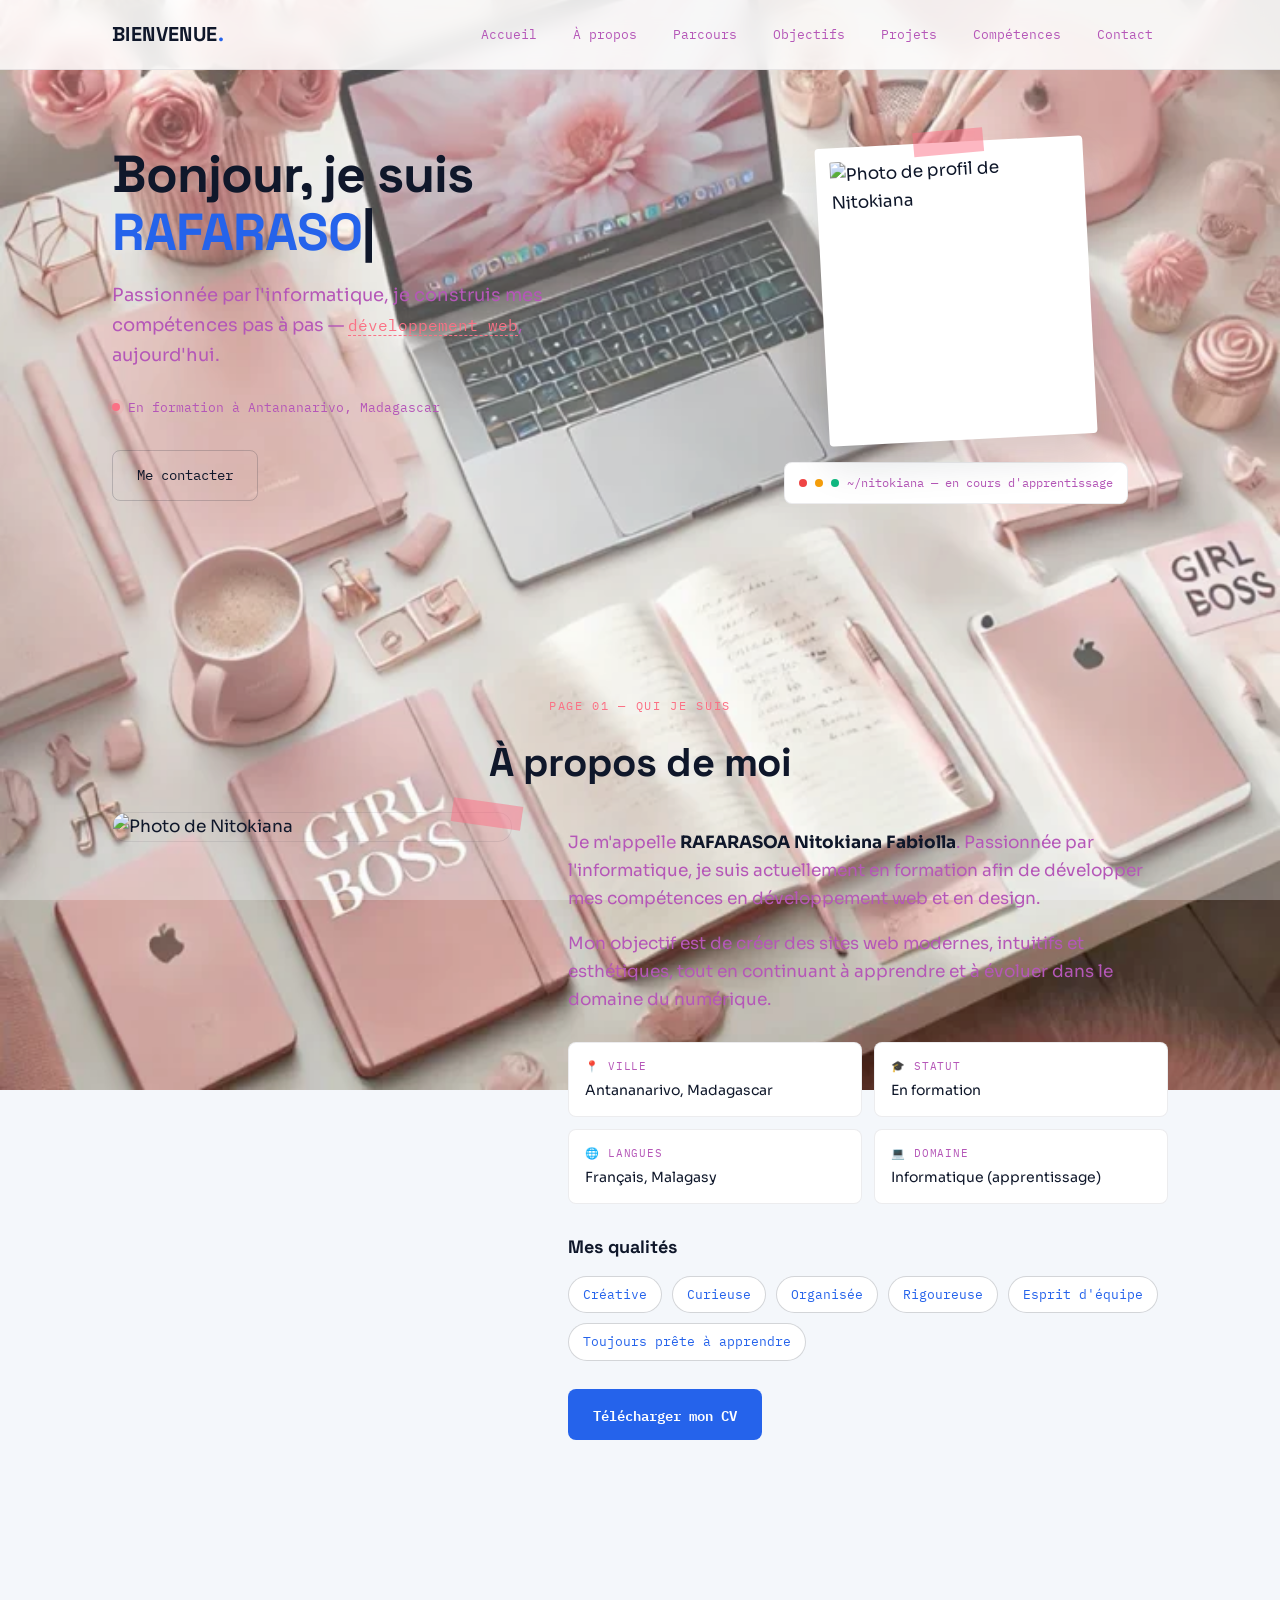
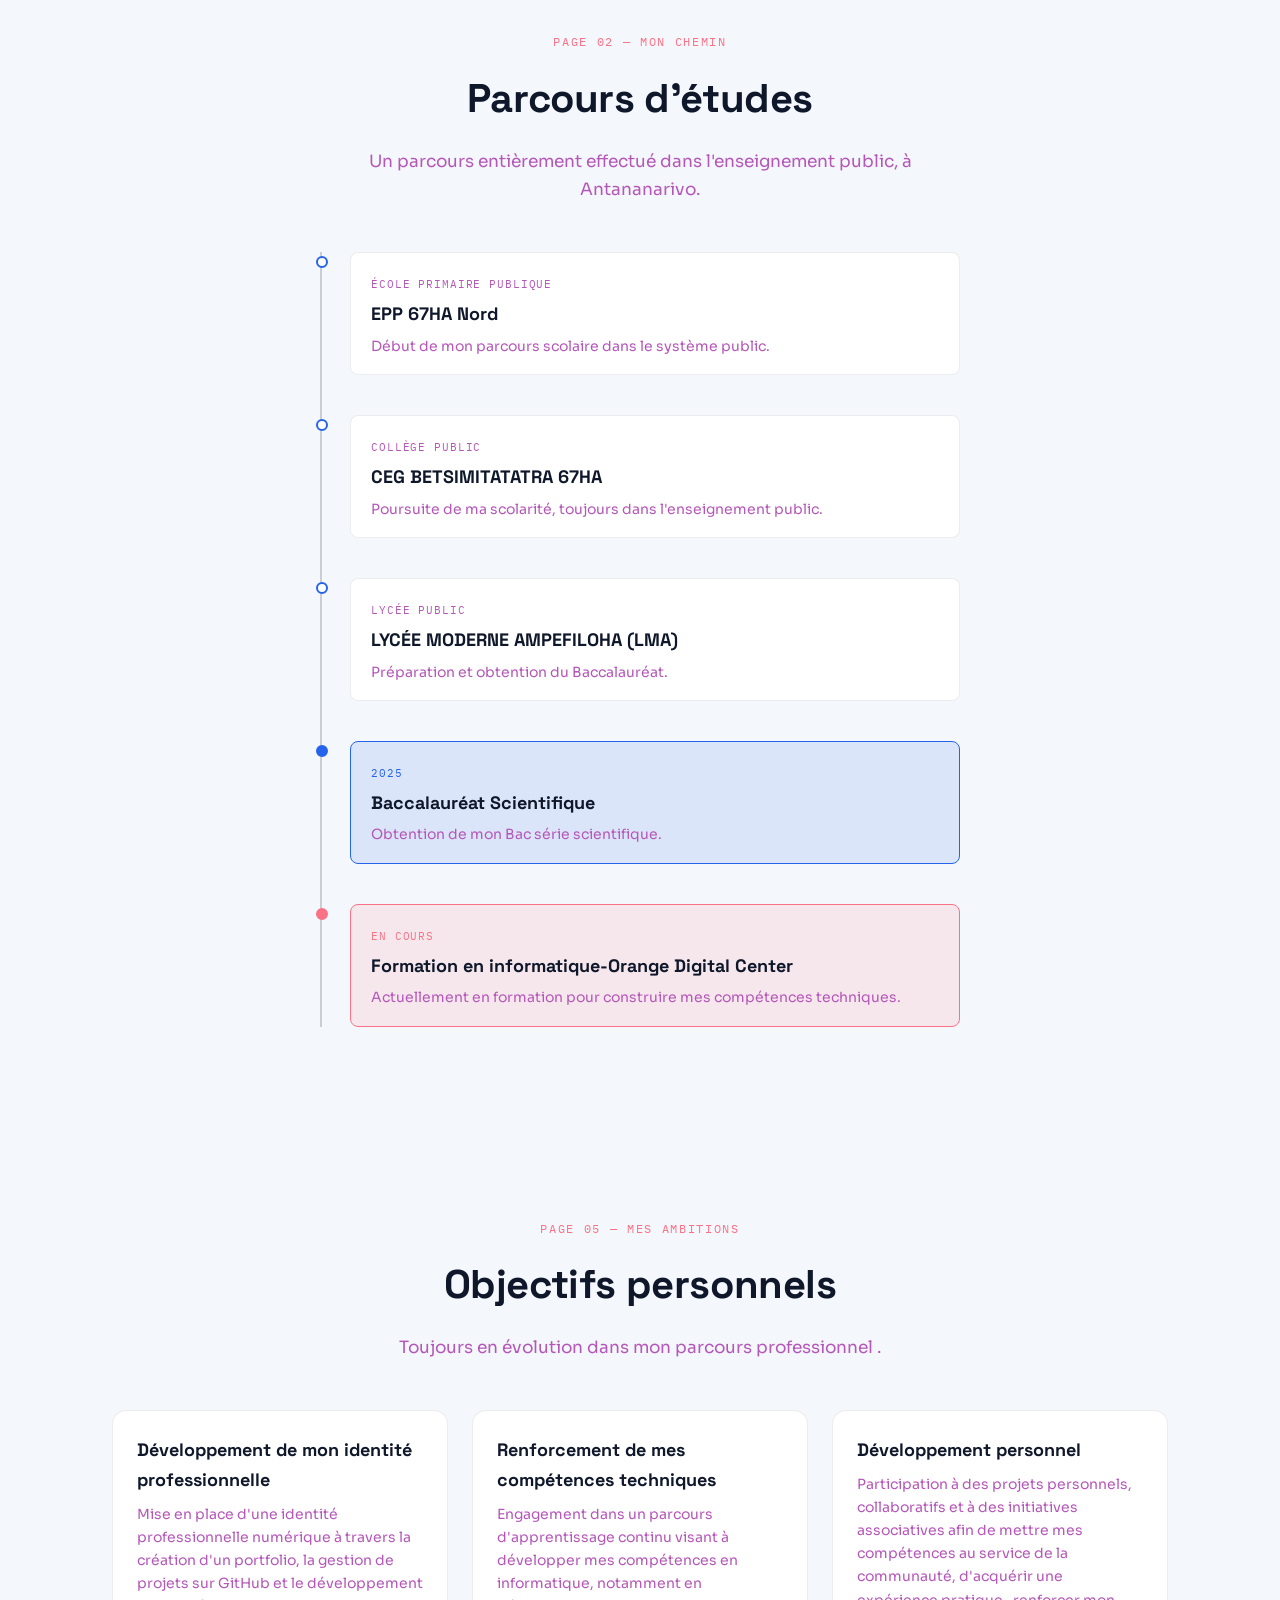
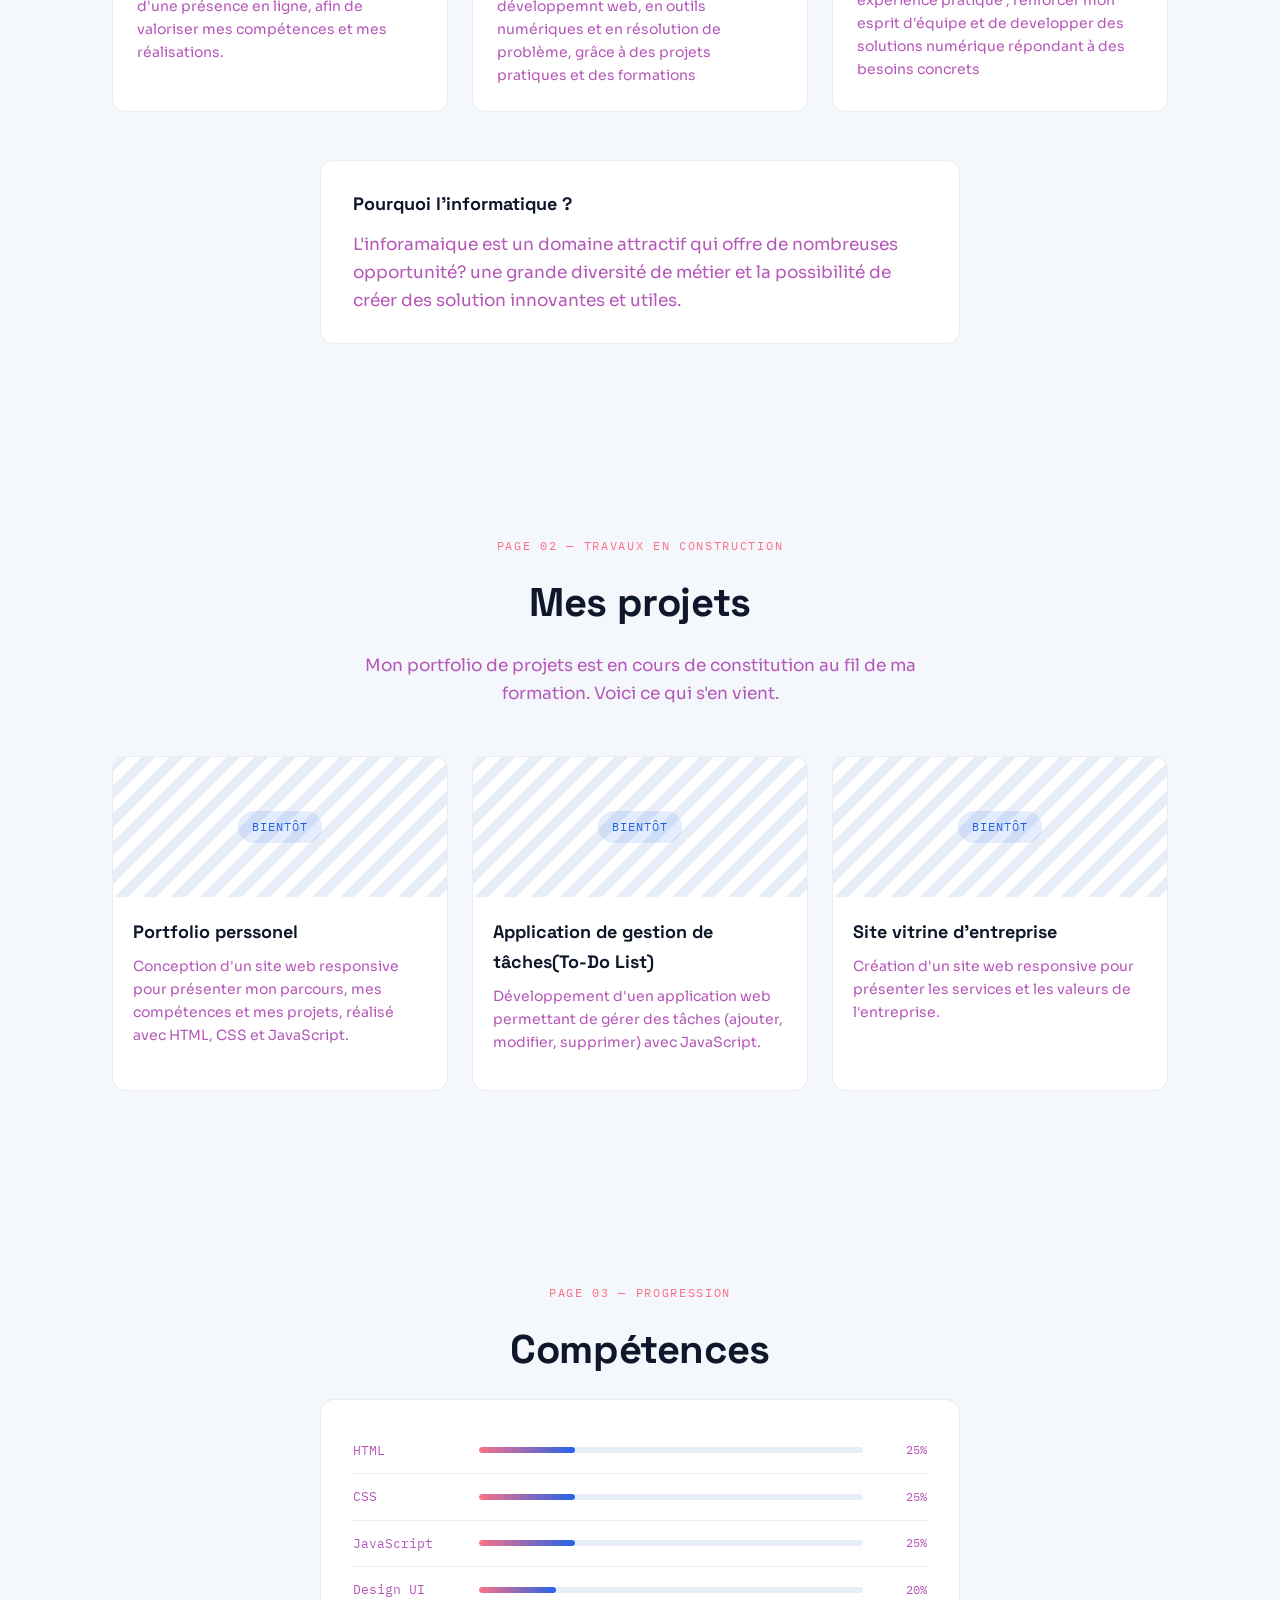
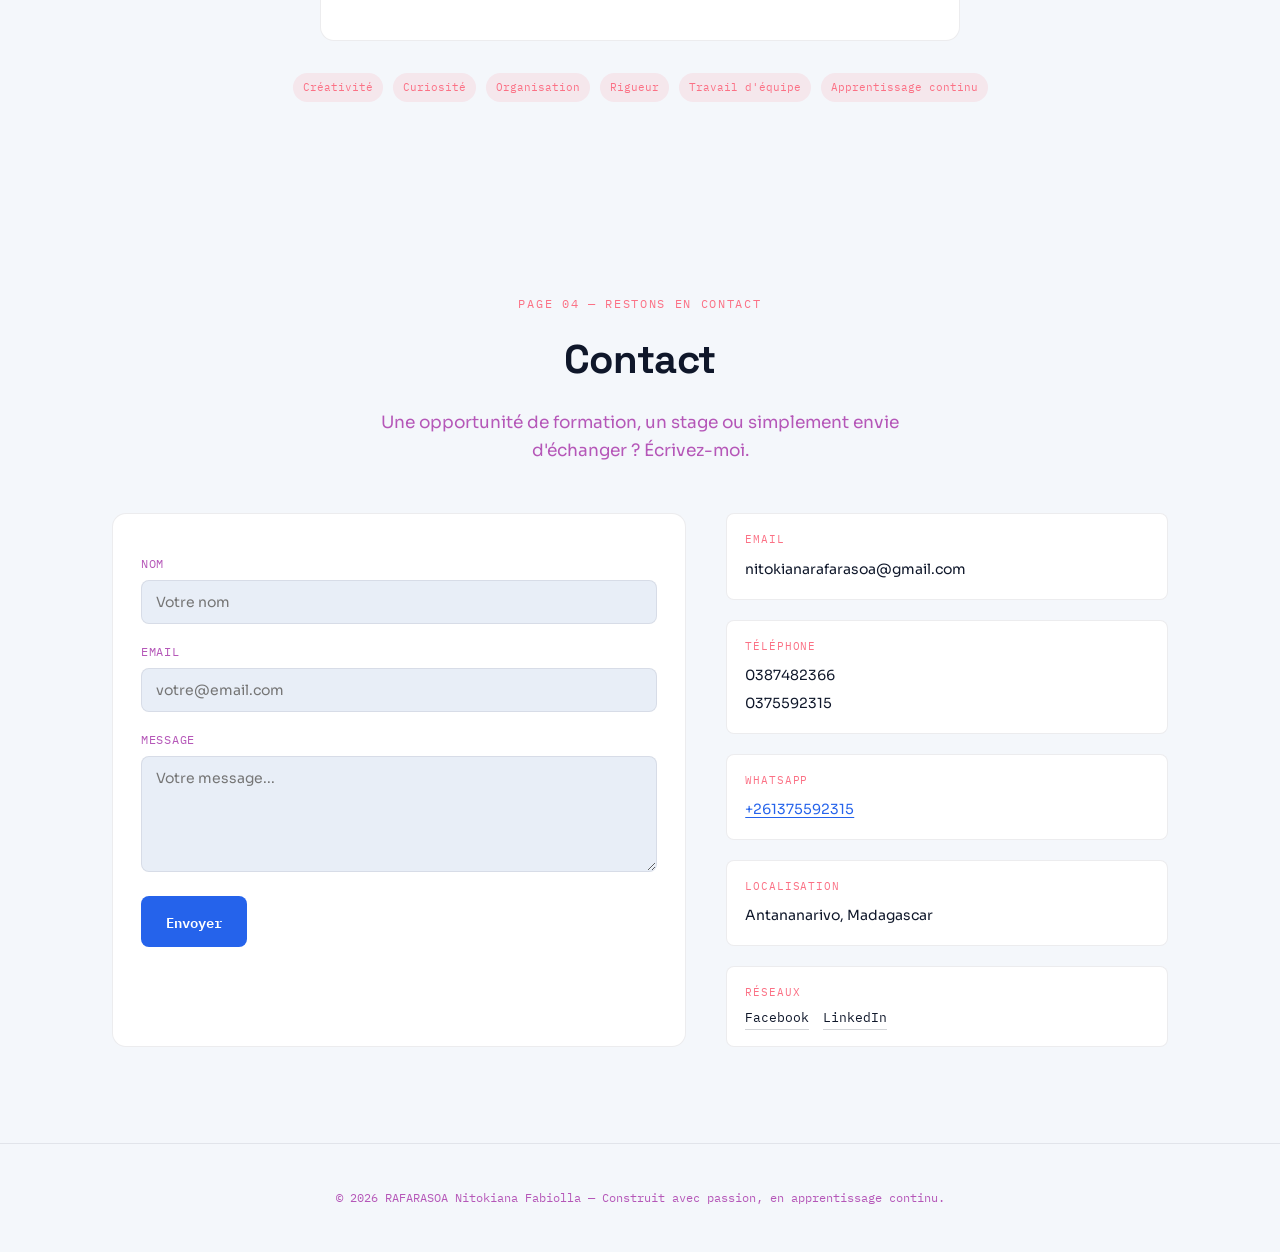
==== commit 30982526: "modification fond" ====
--- a/index.html
+++ b/index.html
@@ -18,6 +18,7 @@
       <li><a href="#accueil" class="tab">Accueil</a></li>
       <li><a href="#apropos" class="tab">À propos</a></li>
       <li><a href="#parcours" class="tab">Parcours</a></li>
+      <li><a href="#objectifs" class="tab">Objectifs</a></li>
       <li><a href="#projets" class="tab">Projets</a></li>
       <li><a href="#competences" class="tab">Compétences</a></li>
       <li><a href="#contact" class="tab">Contact</a></li>
@@ -43,7 +44,6 @@
           <span class="status-dot"></span> En formation à Antananarivo, Madagascar
         </p>
         <div class="hero-actions">
-          <a href="#projets" class="btn btn-primary">Voir mon parcours</a>
           <a href="#contact" class="btn btn-ghost">Me contacter</a>
         </div>
       </div>
@@ -128,7 +128,7 @@
         <div class="timeline-marker"></div>
         <div class="timeline-content">
           <span class="timeline-tag">École primaire publique</span>
-          <h3>[Nom de l'école — à compléter]</h3>
+          <h3>EPP 67HA Nord</h3>
           <p>Début de mon parcours scolaire dans le système public.</p>
         </div>
       </div>
@@ -137,7 +137,7 @@
         <div class="timeline-marker"></div>
         <div class="timeline-content">
           <span class="timeline-tag">Collège public</span>
-          <h3>[Nom du collège — à compléter]</h3>
+          <h3>CEG BETSIMITATATRA 67HA</h3>
           <p>Poursuite de ma scolarité, toujours dans l'enseignement public.</p>
         </div>
       </div>
@@ -146,7 +146,7 @@
         <div class="timeline-marker"></div>
         <div class="timeline-content">
           <span class="timeline-tag">Lycée public</span>
-          <h3>[Nom du lycée — à compléter]</h3>
+          <h3>LYCÉE MODERNE AMPEFILOHA (LMA)</h3>
           <p>Préparation et obtention du Baccalauréat.</p>
         </div>
       </div>
@@ -164,10 +164,58 @@
         <div class="timeline-marker"></div>
         <div class="timeline-content">
           <span class="timeline-tag">En cours</span>
-          <h3>Formation en développement web &amp; design</h3>
+          <h3>Formation en informatique-Orange Digital Center</h3>
           <p>Actuellement en formation pour construire mes compétences techniques.</p>
         </div>
       </div>
+    </div>
+  </section>
+
+  <!-- OBJECTIFS -->
+  <section id="objectifs" class="objectifs">
+    <p class="eyebrow center">page 05 — mes ambitions</p>
+    <h2 class="section-title center">Objectifs personnels</h2>
+    <p class="section-sub center">
+      Toujours en évolution dans mon parcours professionnel .
+    </p>
+
+    <div class="objectifs-grid">
+
+      <div class="objectif-card">
+        <h3>Développement de mon identité professionnelle</h3>
+        <p>
+          Mise en place d'une identité professionnelle numérique à travers la création
+          d'un portfolio, la gestion de projets sur GitHub et le développement d'une
+          présence en ligne, afin de valoriser mes compétences et mes réalisations.
+        </p>
+      </div>
+
+      <div class="objectif-card">
+        <h3>Renforcement de mes compétences techniques</h3>
+        <p>
+          Engagement dans un parcours d'apprentissage continu visant à développer mes 
+          compétences en informatique, notamment en développemnt web, en outils numériques 
+          et en résolution de problème, grâce à des projets pratiques et des formations 
+        </p>
+      </div>
+
+      <div class="objectif-card">
+        <h3>Développement personnel</h3>
+        <p>
+          Participation à des projets personnels, collaboratifs et à des initiatives associatives
+          afin de mettre mes compétences au service de la communauté, d'acquérir une expérience pratique ,
+          renforcer mon esprit d'équipe et de developper des solutions numérique répondant à des besoins concrets
+        </p>
+      </div>
+
+    </div>
+
+    <div class="objectifs-note">
+      <h3>Pourquoi l'informatique ?</h3>
+      <p>
+        L'inforamaique est un domaine attractif qui offre de nombreuses opportunité?
+        une grande diversité de métier et la possibilité de créer des solution innovantes et utiles.
+      </p>
     </div>
   </section>
 
@@ -186,10 +234,11 @@
           <span class="thumb-tag">bientôt</span>
         </div>
         <div class="project-body">
-          <h3>Premier site vitrine</h3>
-          <p>Un site HTML/CSS responsive pour mettre en pratique mise en page et accessibilité.</p>
+          <h3>Portfolio perssonel </h3>
+          <p>Conception d'un site web responsive pour présenter mon parcours, mes compétences et mes projets, réalisé 
+           avec HTML, CSS et JavaScript. 
+          </p>
           <div class="tag-row">
-            <span class="tag">HTML</span><span class="tag">CSS</span>
           </div>
         </div>
       </article>
@@ -199,10 +248,9 @@
           <span class="thumb-tag">bientôt</span>
         </div>
         <div class="project-body">
-          <h3>Application interactive</h3>
-          <p>Un projet JavaScript pour explorer la logique, les événements et les données.</p>
+          <h3>Application de gestion de tâches(To-Do List)</h3>
+          <p>Développement d'uen application web permettant de gérer des tâches (ajouter, modifier, supprimer) avec JavaScript.</p>
           <div class="tag-row">
-            <span class="tag">JavaScript</span><span class="tag">UI</span>
           </div>
         </div>
       </article>
@@ -212,10 +260,9 @@
           <span class="thumb-tag">bientôt</span>
         </div>
         <div class="project-body">
-          <h3>Refonte design</h3>
-          <p>Un exercice de refonte visuelle pour travailler la hiérarchie et la typographie.</p>
+          <h3>Site vitrine d'entreprise</h3>
+          <p>Création d'un site web responsive pour présenter les services et les valeurs de l'entreprise.</p>
           <div class="tag-row">
-            <span class="tag">Design</span><span class="tag">Figma</span>
           </div>
         </div>
       </article>
@@ -322,4 +369,4 @@
 
 <script src="script.js"></script>
 </body>
-</html>
+</html>
--- a/style.css
+++ b/style.css
@@ -9,7 +9,7 @@
   --border-strong: rgba(15, 23, 42, 0.18);
 
   --text: #0F172A;
-  --text-muted: #5B6B84;
+  --text-muted: #b557b8;
 
   --gold: #2563EB;               /* accent principal — bleu */
   --gold-soft: rgba(37, 99, 235, 0.12);
@@ -41,7 +41,7 @@
 
 body {
   margin: 0;
-  background: var(--bg) url("/photo.webp") center center / cover fixed no-repeat;
+  background: var(--bg) url("photo.webp") center center / cover fixed no-repeat;
   background-blend-mode: normal;
   position: relative;
   color: var(--text);
@@ -56,7 +56,7 @@
   content: "";
   position: fixed;
   inset: 0;
-  background: rgba(244, 247, 251, 0.88);
+  background: rgba(244, 247, 251, 0.3);
   z-index: -1;
 }
 
@@ -145,8 +145,7 @@
   border: 1px solid transparent;
   border-bottom: none;
   color: var(--text-muted);
-  transition: color var(--transition);
-  background : var(--transition), border-color var(--transition);
+  transition: color var(--transition), background var(--transition), border-color var(--transition);
 }
 
 .tab:hover,
@@ -241,8 +240,7 @@
   border-radius: var(--radius-sm);
   border: 1px solid transparent;
   cursor: pointer;
-  transition: transform var(--transition);
-  background: var(--transition), border-color var(--transition);
+  transition: transform var(--transition), background var(--transition), border-color var(--transition);
   display: inline-block;
 }
 .btn:hover { transform: translateY(-2px); }
@@ -464,6 +462,74 @@
   font-size: 14px;
   color: var(--text-muted);
   margin: 0;
+}
+
+/* ============================================
+   OBJECTIFS
+   ============================================ */
+.objectifs-grid {
+  display: grid;
+  grid-template-columns: repeat(3, 1fr);
+  gap: 24px;
+  margin-bottom: 48px;
+}
+
+.objectif-card {
+  background: var(--surface);
+  border: 1px solid var(--border);
+  border-radius: var(--radius);
+  padding: 24px;
+  transition: transform var(--transition), border-color var(--transition);
+}
+.objectif-card:hover {
+  transform: translateY(-4px);
+  border-color: var(--border-strong);
+}
+
+.objectif-tag {
+  display: inline-block;
+  font-family: var(--font-mono);
+  font-size: 11px;
+  text-transform: uppercase;
+  letter-spacing: 0.08em;
+  color: var(--gold);
+  background: var(--gold-soft);
+  padding: 6px 14px;
+  border-radius: 999px;
+  margin-bottom: 14px;
+}
+
+.objectif-card h3 {
+  font-family: var(--font-display);
+  font-size: 18px;
+  margin: 0 0 8px;
+}
+.objectif-card p {
+  font-size: 14px;
+  color: var(--text-muted);
+  margin: 0;
+}
+
+.objectifs-note {
+  max-width: 640px;
+  margin: 0 auto;
+  background: var(--surface);
+  border: 1px solid var(--border);
+  border-radius: var(--radius);
+  padding: 28px 32px;
+}
+.objectifs-note h3 {
+  font-family: var(--font-display);
+  font-size: 18px;
+  margin: 0 0 12px;
+}
+.objectifs-note p {
+  color: var(--text-muted);
+  margin: 0;
+}
+
+@media (max-width: 860px) {
+  .objectifs-grid { grid-template-columns: 1fr; }
 }
 
 /* ============================================
@@ -715,12 +781,4 @@
   .menu-toggle { display: flex; }
   .project-grid { grid-template-columns: 1fr; }
   .skill-row { grid-template-columns: 80px 1fr 40px; gap: 10px; }
-}
-.cursor {
-  display: inline-block;
-  color: var(--gold);
-  animation: blink 0.8s step-end infinite;
-}
-@keyframes blink {
-  50% { opacity: 0; }
 }
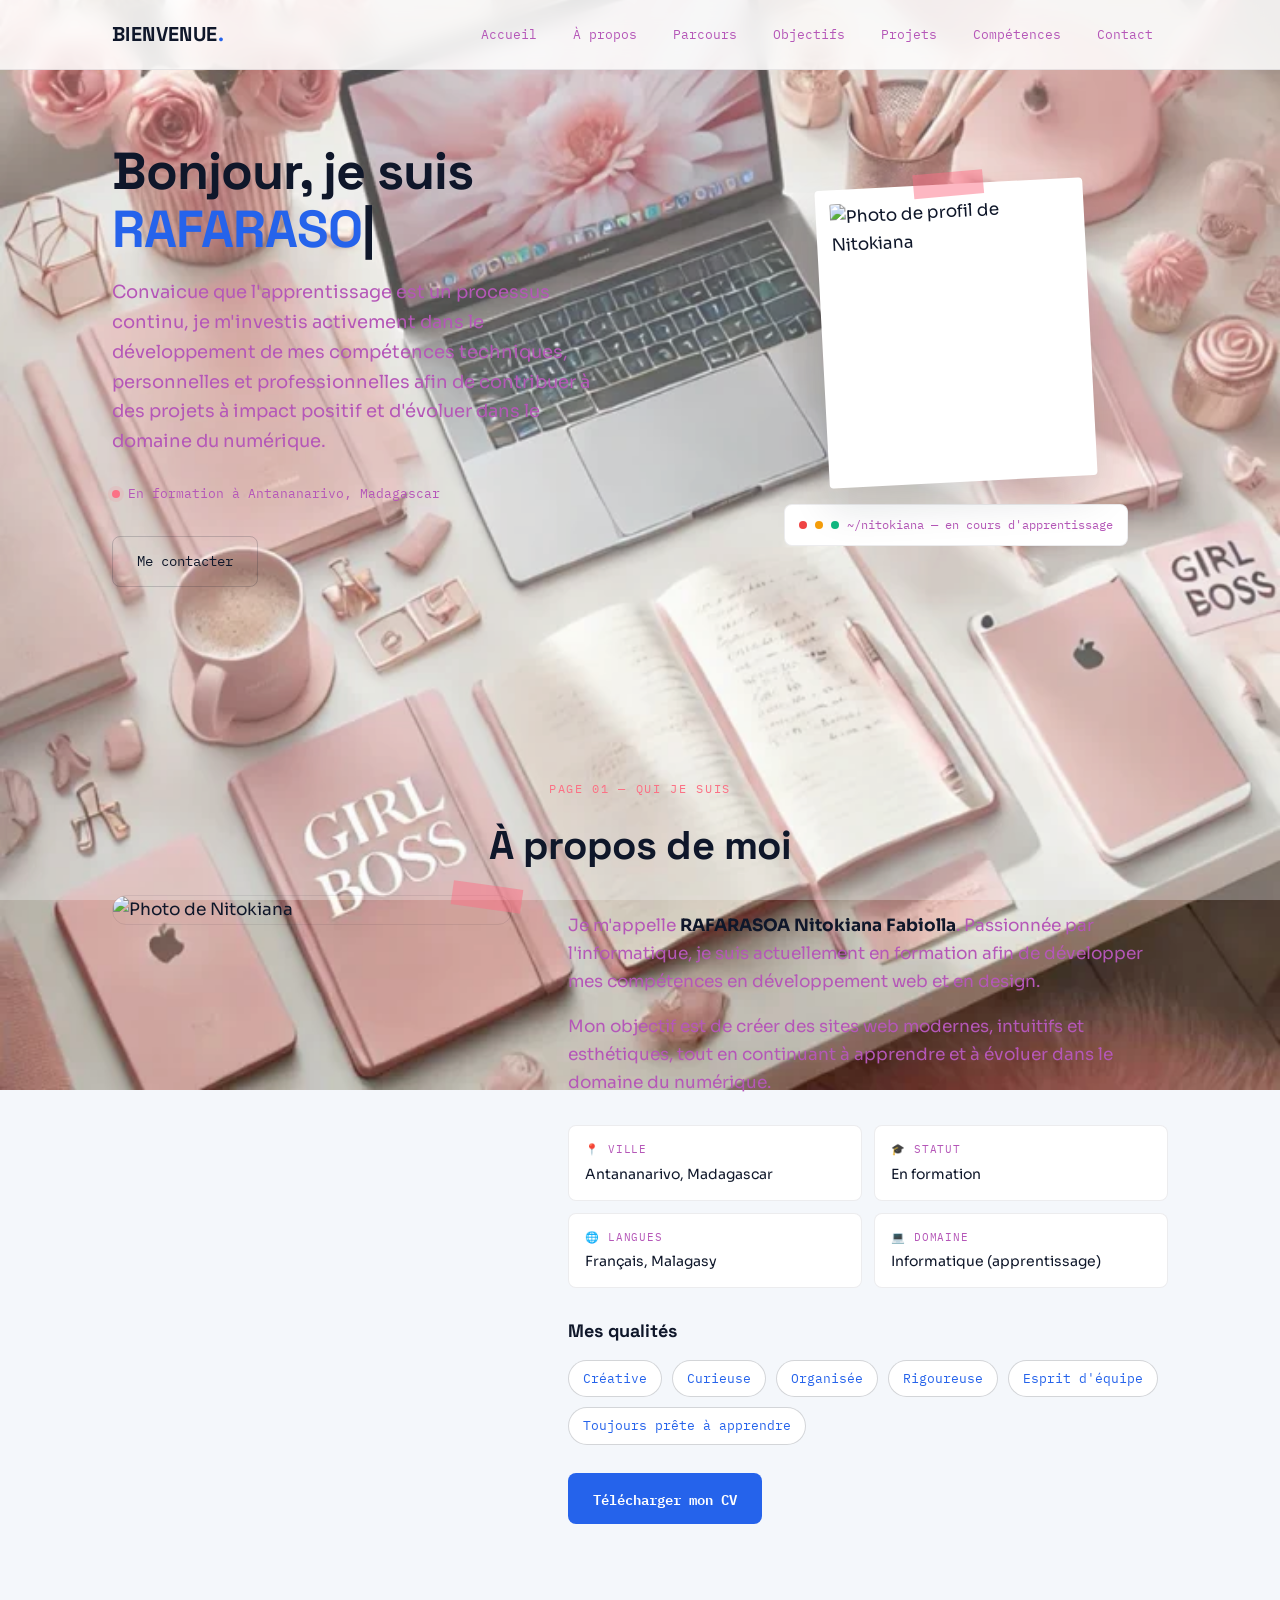
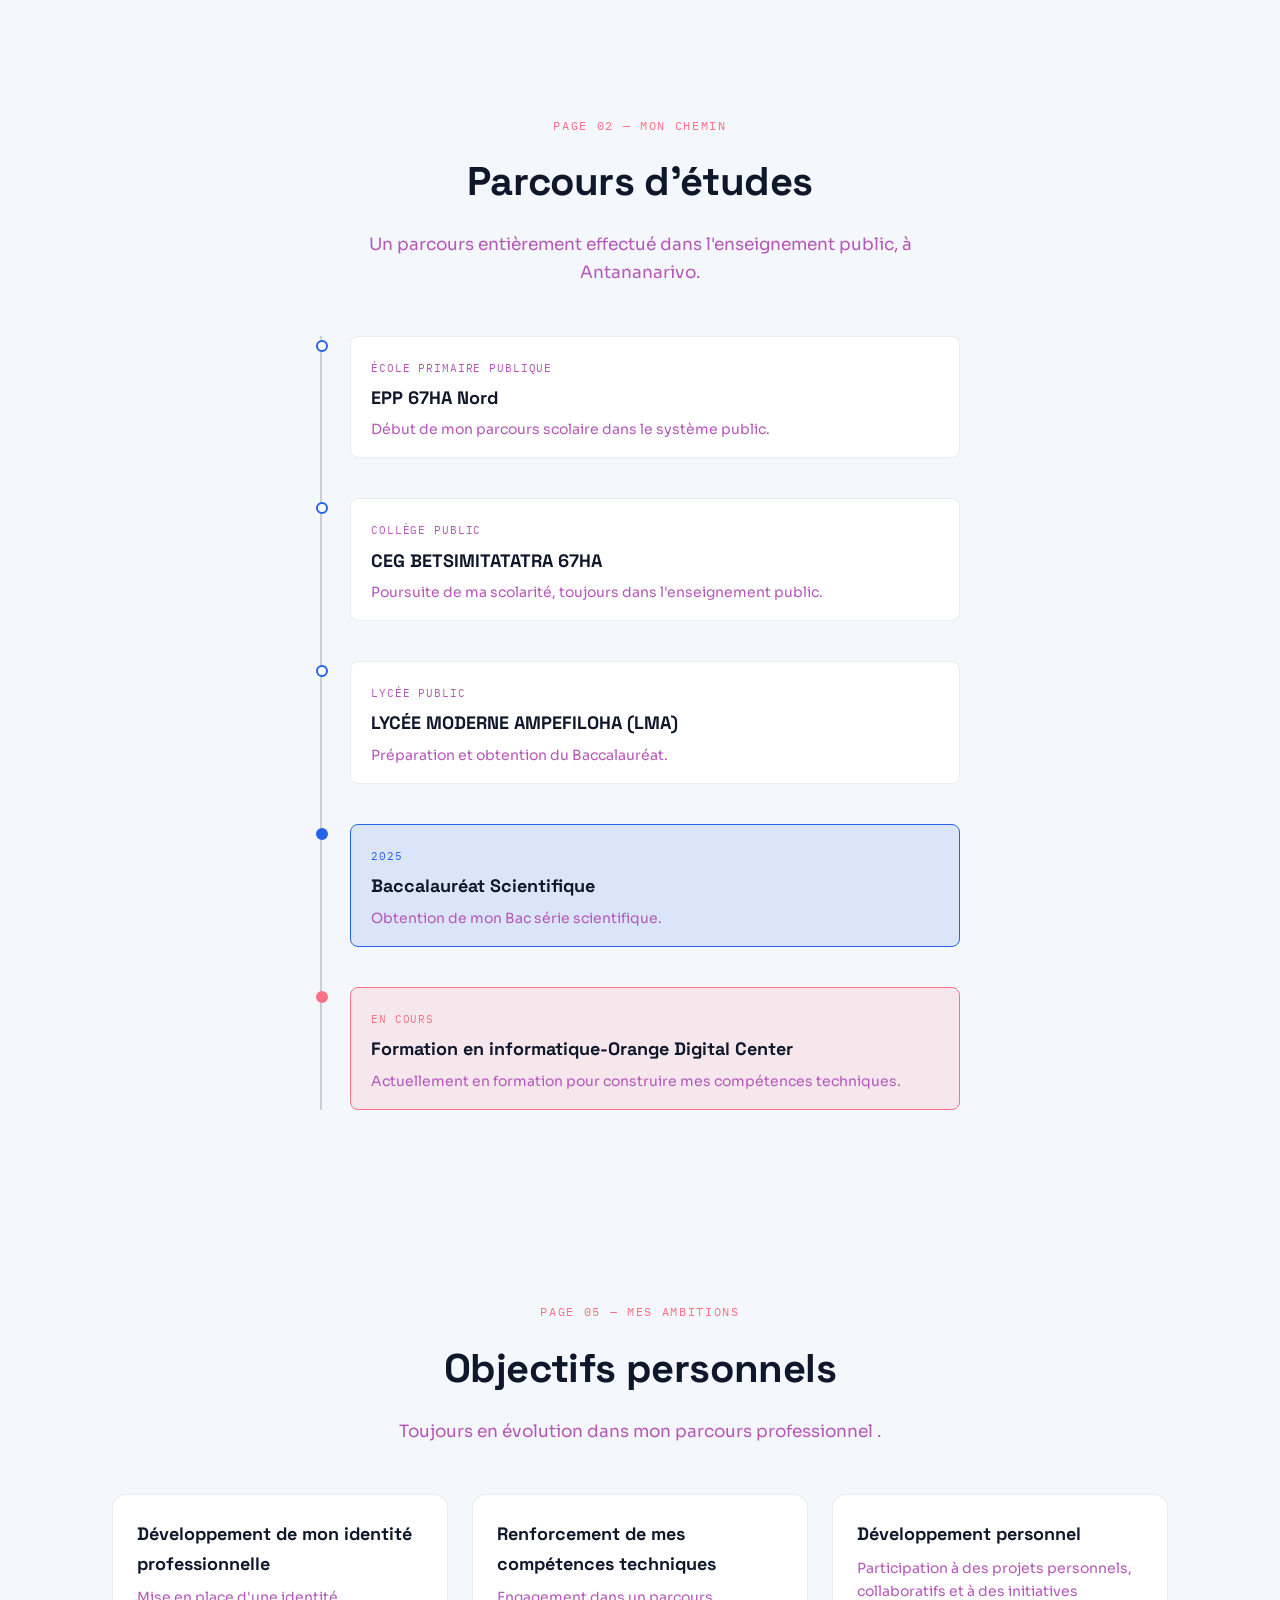
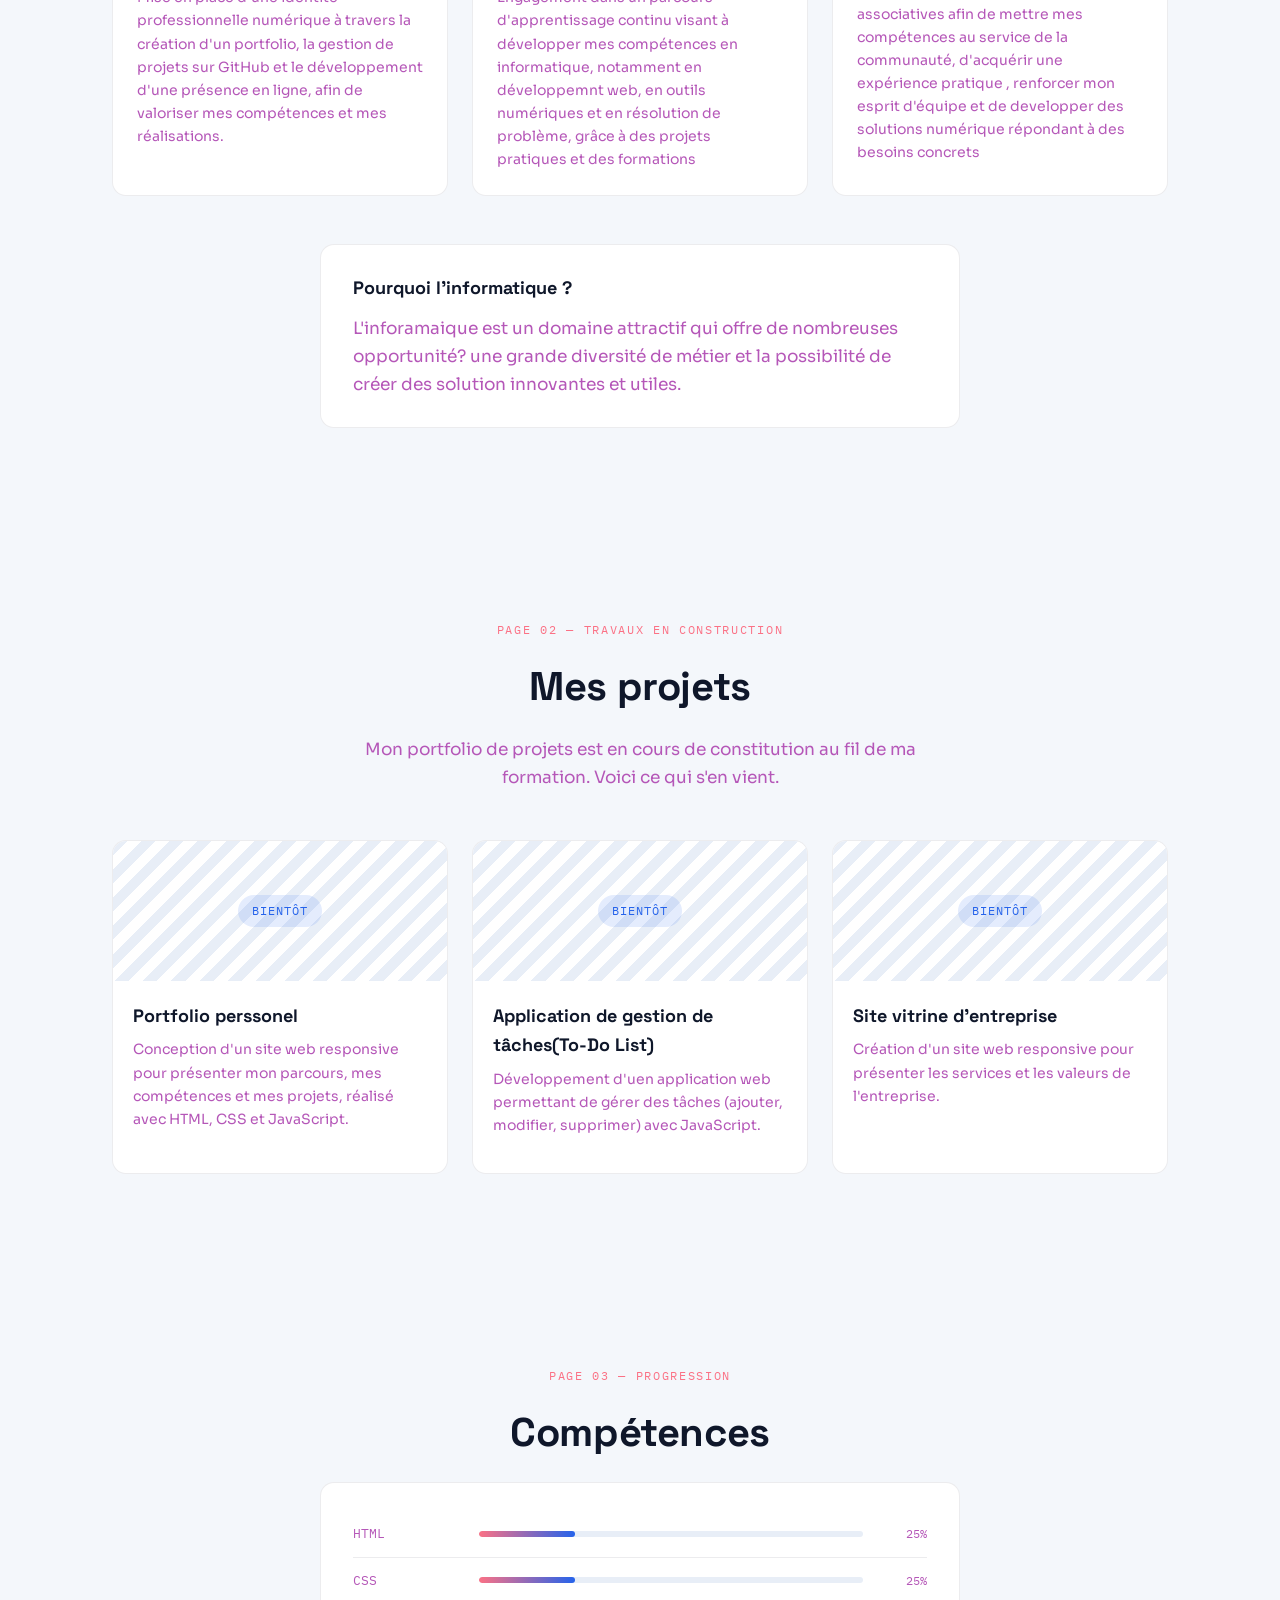
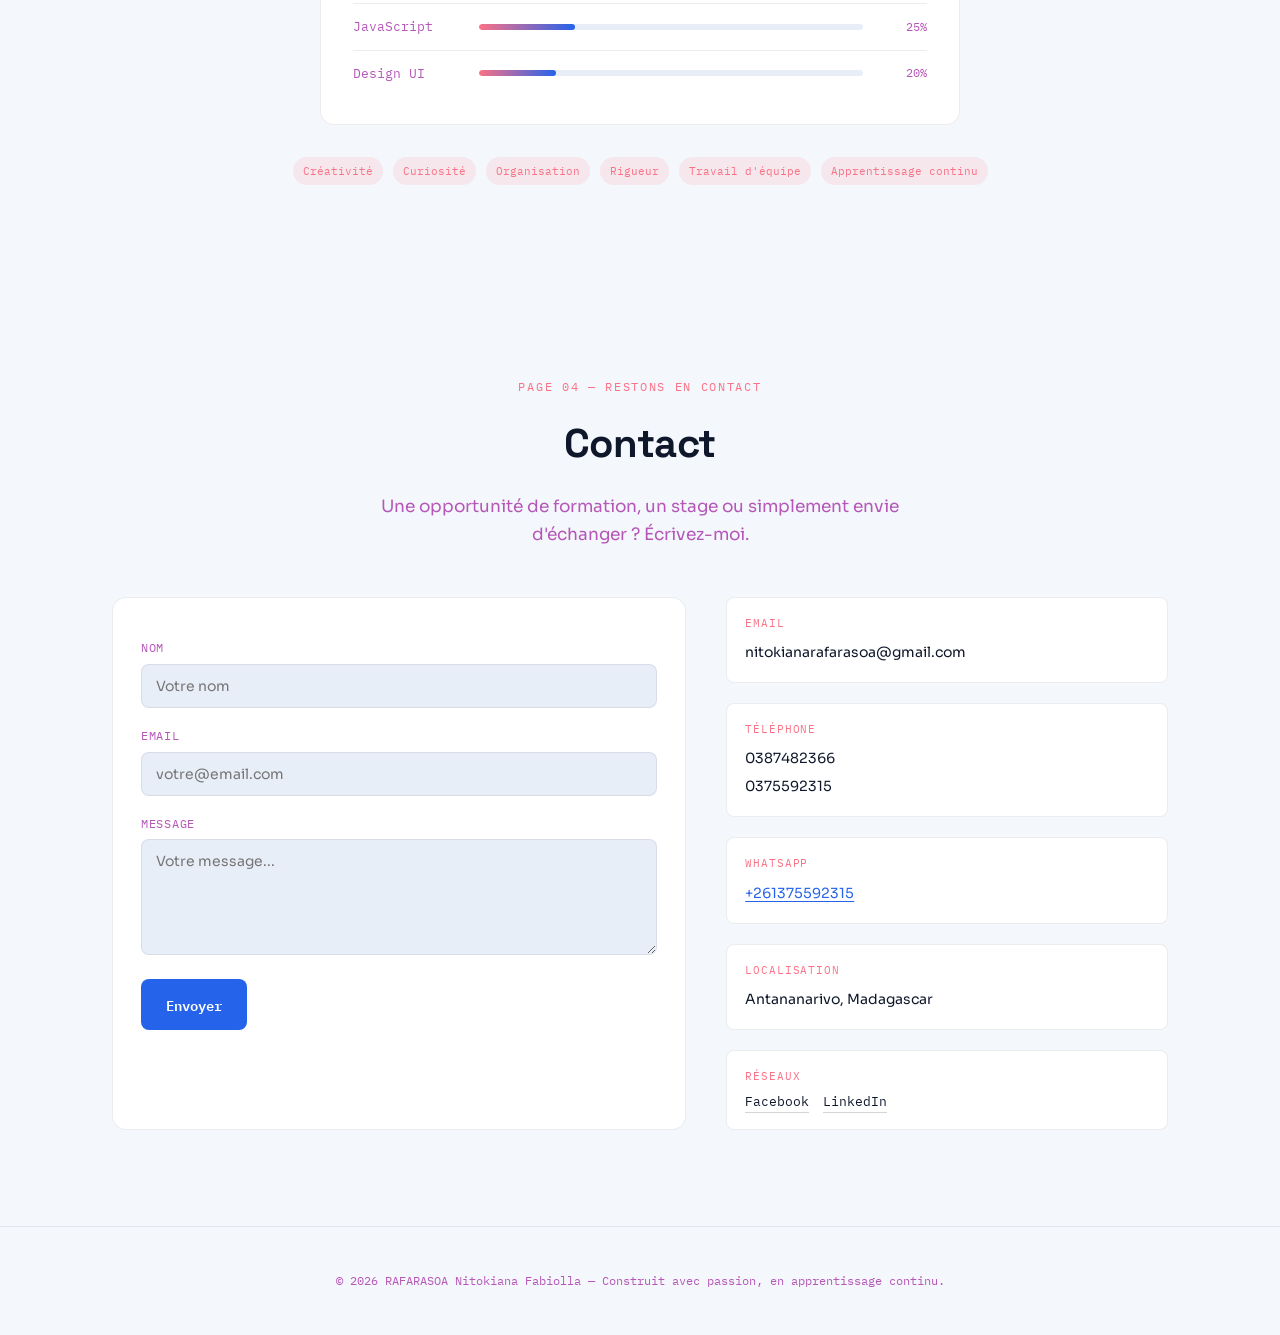
==== commit a8063d43: "fond edit" ====
--- a/index.html
+++ b/index.html
@@ -37,8 +37,9 @@
       <div class="hero-text">
         <h1><span id="typewriter-hero"></span><span class="cursor">|</span></h1>
         <p class="hero-lede">
-          Passionnée par l'informatique, je construis mes compétences pas à pas —
-          <span class="typed-target">développement web</span>, aujourd'hui.
+          Convaicue que l'apprentissage est un processus continu, je m'investis activement
+          dans le développement de mes compétences techniques, personnelles et professionnelles afin de contribuer
+          à des projets à impact positif et d'évoluer dans le domaine du numérique.
         </p>
         <p class="hero-status">
           <span class="status-dot"></span> En formation à Antananarivo, Madagascar
